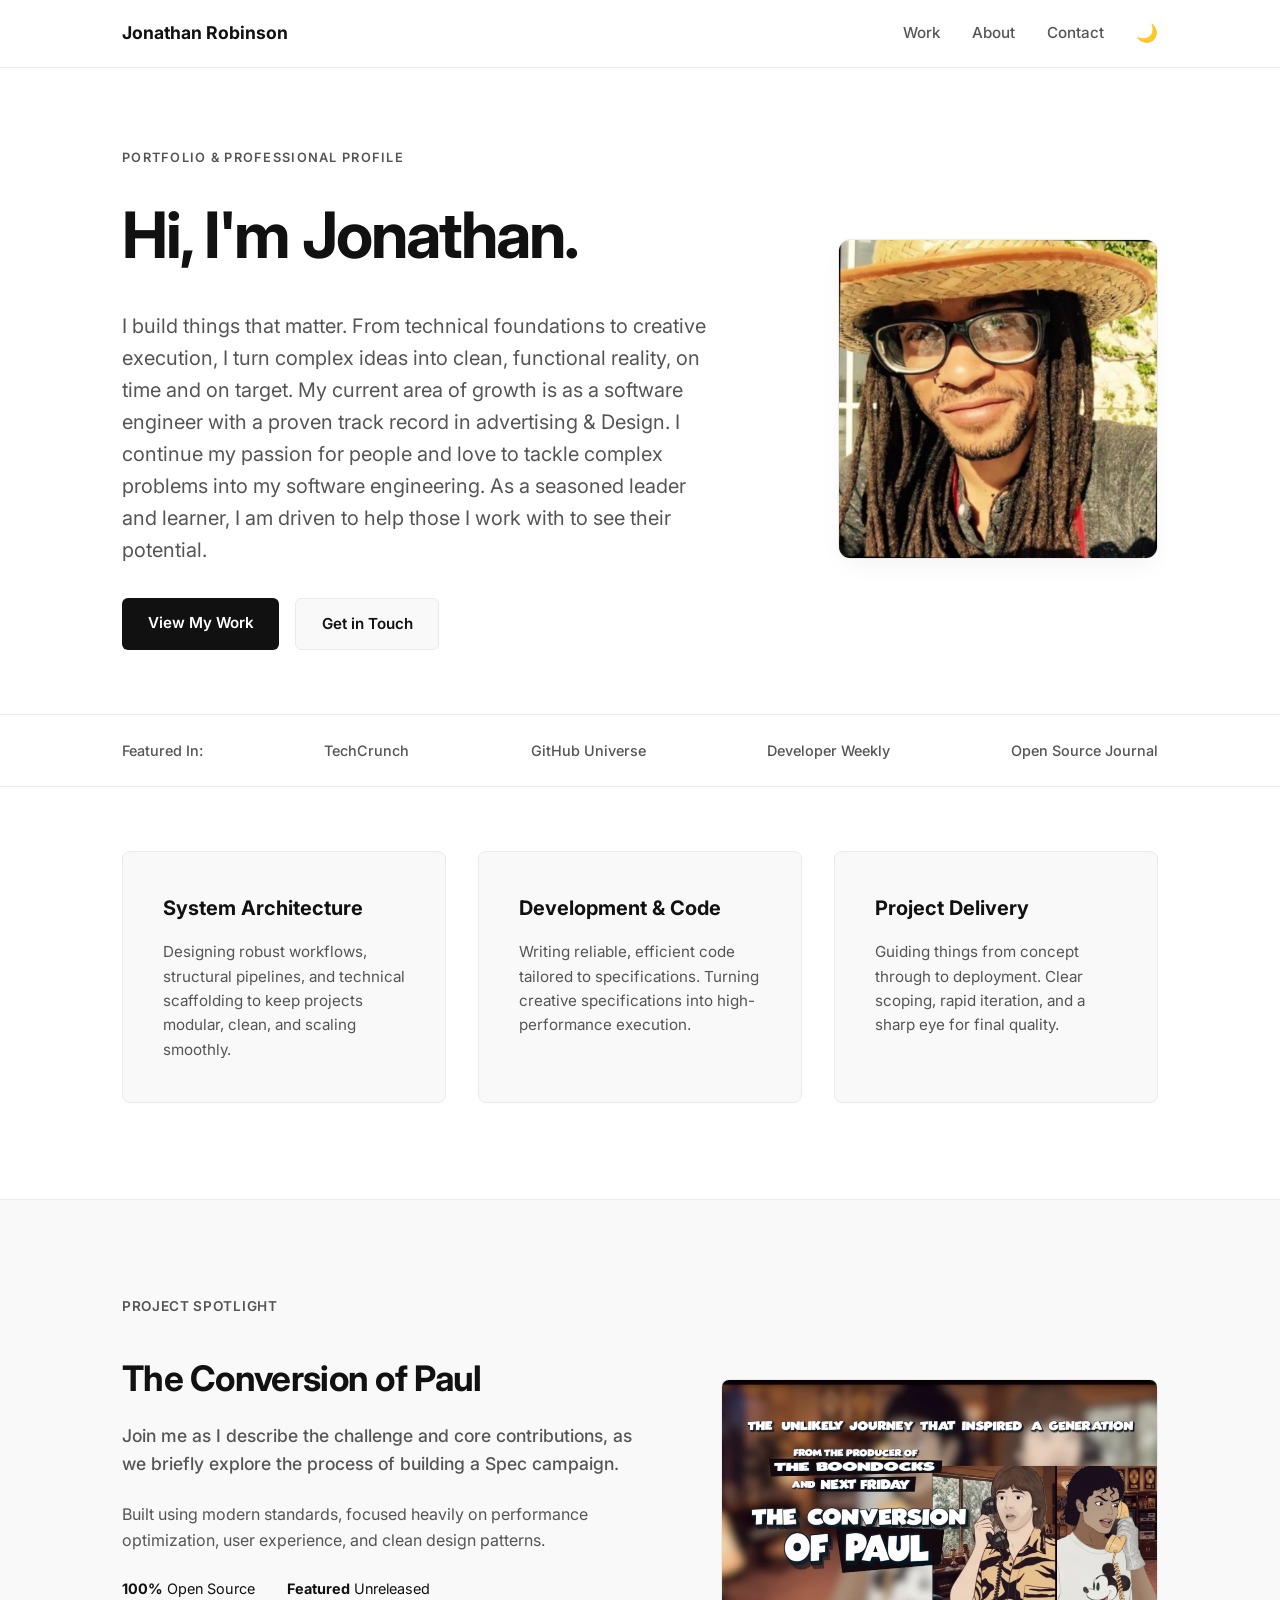
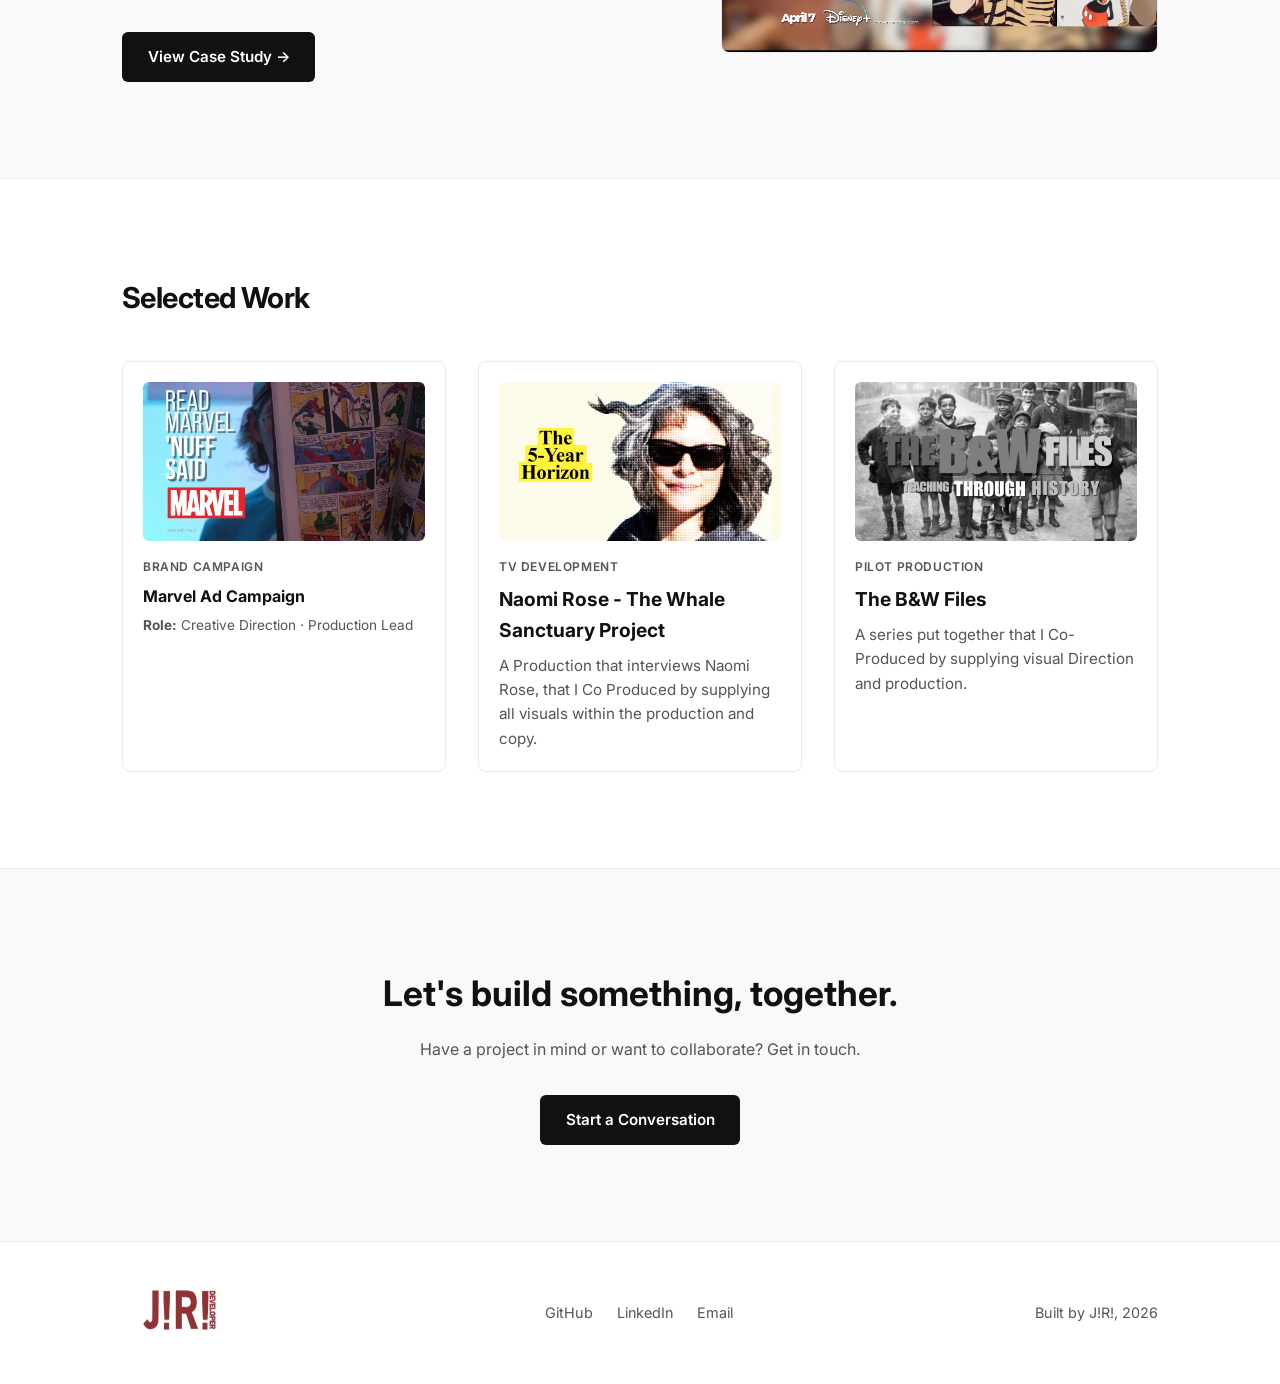
==== index.html @ 3eb45879 "Update index.html" ====
<!DOCTYPE html>
<html lang="en">
<head>
    <meta charset="UTF-8">
    <meta name="viewport" content="width=device-width, initial-scale=1.0">
    <title>Jonathan Robinson — Portfolio</title>
    <link rel="icon" type="image/png" href="favicon.png">
    <link rel="stylesheet" href="style.css">
    <link rel="preconnect" href="https://fonts.googleapis.com">
    <link rel="preconnect" href="https://fonts.gstatic.com" crossorigin>
    <link href="https://fonts.googleapis.com/css2?family=Inter:wght@300;400;500;600;700&display=swap" rel="stylesheet">
</head>
<body>

    <!-- Header / Navigation -->
    <header class="site-header">
        <div class="container nav-container">
            <a href="#" class="logo">Jonathan Robinson</a>
            <nav class="nav-links">
                <a href="work.html">Work</a>
                <a href="#about">About</a>
                <a href="#contact" class="nav-cta">Contact</a>
                <button id="theme-toggle" aria-label="Toggle dark mode">🌙</button>
            </nav>
        </div>
    </header>

    <main>
        <!-- Hero Section -->
        <section class="hero">
            <div class="container hero-container">
                <div class="hero-text">
                    <span class="sub-headline">Portfolio & Professional Profile</span>
                    <h1>Hi, I'm Jonathan.</h1>
                    <p class="hero-description">
                        I build things that matter. From technical foundations to creative execution, I turn complex ideas into clean, functional reality, on time and on target. My current area of growth is as a software engineer with a proven track record in advertising & Design. I continue my passion for people and love to tackle complex problems into my software engineering. As a seasoned leader and learner, I am driven to help those I work with to see their potential.
                    </p>
                    <div class="hero-actions">
                        <a href="work.html" class="btn btn-primary">View My Work</a>
                        <a href="#contact" class="btn btn-secondary">Get in Touch</a>
                    </div>
                </div>

                <div class="hero-image">
                    <img src="profile.webp" alt="Jonathan Robinson" width="320" height="320">
                </div>
            </div>
        </section>

        <!-- Featured In Strip -->
        <section class="press-strip">
            <div class="container press-logos">
                <span>Featured In:</span>
                <span>TechCrunch</span>
                <span>GitHub Universe</span>
                <span>Developer Weekly</span>
                <span>Open Source Journal</span>
            </div>
        </section>

        <!-- Core Focus Areas -->
        <section class="services container">
            <div class="service-card">
                <h3>System Architecture</h3>
                <p>Designing robust workflows, structural pipelines, and technical scaffolding to keep projects modular, clean, and scaling smoothly.</p>
            </div>
            <div class="service-card">
                <h3>Development & Code</h3>
                <p>Writing reliable, efficient code tailored to specifications. Turning creative specifications into high-performance execution.</p>
            </div>
            <div class="service-card">
                <h3>Project Delivery</h3>
                <p>Guiding things from concept through to deployment. Clear scoping, rapid iteration, and a sharp eye for final quality.</p>
            </div>
        </section>

        <!-- Project Spotlight -->
        <section id="work" class="spotlight-section">
            <div class="container">
                <div class="section-tag">Project Spotlight</div>
                <div class="spotlight-grid">
                    <div class="spotlight-content">
                        <h2>The Conversion of Paul</h2>
                        <p class="spotlight-lead">
                            Join me as I describe the challenge and core contributions, as we briefly explore the process of building a Spec campaign.
                        </p>
                        <p>
                            Built using modern standards, focused heavily on performance optimization, user experience, and clean design patterns.
                        </p>
                        <div class="spotlight-stats">
                            <div><strong>100%</strong> Open Source</div>
                            <div><strong>Featured</strong> Unreleased</div>
                        </div>
                        <a href="https://github.com" target="_blank" class="btn btn-primary">View Case Study &rarr;</a>
                    </div>
                    <div class="spotlight-visual">
    <a href="work/conversion-of-paul.html" title="View The Conversion of Paul case study">
        <img src="1.conversion-of-paul-hero.webp" alt="The Conversion of Paul Preview" class="spotlight-img" width="600" height="375">
    </a>
</div>
                </div>
            </div>
        </section>

        <!-- Selected Work Grid -->
<section class="selected-work container">
    <h3>Selected Work</h3>
    <div class="work-grid">
        
        <!-- Card 1 -->
        <div class="work-item-scroll">
    <a href="work/marvelad.html" class="work-thumb-link">
        <img src="1-1.marvel Hero.webp" alt="Marvel Campaign" class="work-thumb-img" width="400" height="225">
    </a>
    <span class="work-category">Brand Campaign</span>
    <h4><a href="work/marvelad.html">Marvel Ad Campaign</a></h4>
    <p><strong>Role:</strong> Creative Direction · Production Lead</p>
</div>

        <!-- Card 2 -->
        <div class="work-item">
            <a href="work/project-two.html" class="work-thumb-link">
                <img src="hero 5 year horizon.webp" alt="Project Two Preview" class="work-thumb-img" width="400" height="225">
            </a>
            <span class="work-category">TV Development</span>
            <h4><a href="work/project-two.html">Naomi Rose - The Whale Sanctuary Project</a></h4>
            <p>A Production that interviews Naomi Rose, that I Co Produced by supplying all visuals within the production and copy.</p>
        </div>

        <!-- Card 3 -->
        <div class="work-item">
            <a href="work/project-three.html" class="work-thumb-link">
                <img src="hero the b&wfiles.webp" alt="Project Three Preview" class="work-thumb-img" width="400" height="225">
            </a>
            <span class="work-category">Pilot Production</span>
            <h4><a href="work/project-three.html">The B&W Files</a></h4>
            <p>A series put together that I Co-Produced by supplying visual Direction and production.</p>
        </div>

    </div>
</section>

        <!-- Contact Section -->
        <section id="contact" class="contact-section">
            <div class="container text-center">
                <h2>Let's build something, together.</h2>
                <p>Have a project in mind or want to collaborate? Get in touch.</p>
                <a href="mailto:jonathan.robinson33@yahoo.com" class="btn btn-primary">Start a Conversation</a>
            </div>
        </section>
    </main>

    <!-- Footer -->
<footer class="site-footer">
    <div class="container footer-flex">
        <!-- Logo replacement linked back to top/home -->
        <a href="#" class="footer-logo-link" title="Back to top">
            <img src="logo_front_JRR.webp" alt="Jonathan Robinson Logo" class="footer-logo-img" width="120" height="40">
        </a>
        <div class="social-links">
            <a href="https://github.com" target="_blank">GitHub</a>
            
<a href="https://www.linkedin.com/in/jonathan-robinson-a036a957/" target="_blank" rel="noopener noreferrer">LinkedIn</a>

            <a href="mailto:jonathan.robinson33@yahoo.com">Email</a>
        </div>
        <p class="copyright">Built by J!R!, 2026</p>
    </div>
</footer>

    <script>
        const toggleBtn = document.getElementById('theme-toggle');
        toggleBtn.addEventListener('click', () => {
            document.body.classList.toggle('dark-mode');
            toggleBtn.textContent = document.body.classList.contains('dark-mode') ? '☀️' : '🌙';
        });
    </script>
</body>
</html>
---- style.css ----
:root {
    --bg-color: #ffffff;
    --text-primary: #111111;
    --text-secondary: #555555;
    --accent-color: #000000;
    --card-bg: #f9f9f9;
    --border-color: #eaeaea;
    --max-width: 1100px;
}

body.dark-mode {
    --bg-color: #0f1115;
    --text-primary: #f0f2f5;
    --text-secondary: #9aa0a6;
    --accent-color: #ffffff;
    --card-bg: #181b22;
    --border-color: #2d3139;
}

* {
    box-sizing: border-box;
    margin: 0;
    padding: 0;
}

body {
    font-family: 'Inter', sans-serif, -apple-system, sans-serif;
    background-color: var(--bg-color);
    color: var(--text-primary);
    line-height: 1.6;
    transition: background 0.3s ease, color 0.3s ease;
}

.container {
    max-width: var(--max-width);
    margin: 0 auto;
    padding: 0 2rem;
}

/* Header */
.site-header {
    position: sticky;
    top: 0;
    background: var(--bg-color);
    border-bottom: 1px solid var(--border-color);
    z-index: 100;
    padding: 1.2rem 0;
}

.nav-container {
    display: flex;
    justify-content: space-between;
    align-items: center;
}

.logo {
    font-weight: 700;
    font-size: 1.1rem;
    color: var(--text-primary);
    text-decoration: none;
}

.nav-links {
    display: flex;
    align-items: center;
    gap: 2rem;
}

.nav-links a {
    text-decoration: none;
    color: var(--text-secondary);
    font-weight: 500;
    font-size: 0.95rem;
    transition: color 0.2s;
}

.nav-links a:hover {
    color: var(--text-primary);
}

#theme-toggle {
    background: none;
    border: none;
    cursor: pointer;
    font-size: 1.1rem;
}

/* Hero Section with Headshot */
.hero {
    padding: 5rem 0 4rem 0;
}

.hero-container {
    display: flex;
    align-items: center;
    justify-content: space-between;
    gap: 3rem;
}

.hero-text {
    flex: 1.2;
}

.sub-headline {
    text-transform: uppercase;
    font-size: 0.8rem;
    letter-spacing: 0.1em;
    font-weight: 600;
    color: var(--text-secondary);
    display: block;
    margin-bottom: 1rem;
}

.hero h1 {
    font-size: clamp(2.5rem, 5vw, 4rem);
    font-weight: 700;
    letter-spacing: -0.03em;
    margin-bottom: 1.5rem;
}

.hero-description {
    font-size: 1.25rem;
    color: var(--text-secondary);
    max-width: 650px;
    margin-bottom: 2rem;
}

.hero-actions {
    display: flex;
    gap: 1rem;
}

.hero-image {
    flex: 0.8;
    display: flex;
    justify-content: flex-end;
}

.hero-image img {
    width: 100%;
    max-width: 320px;
    height: auto;
    aspect-ratio: 1 / 1;
    object-fit: cover;
    border-radius: 12px;
    border: 1px solid var(--border-color);
    box-shadow: 0 10px 25px -5px rgba(0, 0, 0, 0.05);
}

/* Buttons */
.btn {
    display: inline-block;
    padding: 0.8rem 1.6rem;
    border-radius: 6px;
    font-weight: 600;
    text-decoration: none;
    font-size: 0.95rem;
    transition: opacity 0.2s;
}

.btn-primary {
    background: var(--text-primary);
    color: var(--bg-color);
}

.btn-secondary {
    background: var(--card-bg);
    color: var(--text-primary);
    border: 1px solid var(--border-color);
}

.btn:hover {
    opacity: 0.85;
}

/* Press Strip */
.press-strip {
    border-top: 1px solid var(--border-color);
    border-bottom: 1px solid var(--border-color);
    padding: 1.5rem 0;
    margin-bottom: 4rem;
}

.press-logos {
    display: flex;
    justify-content: space-between;
    align-items: center;
    color: var(--text-secondary);
    font-size: 0.9rem;
    font-weight: 500;
    flex-wrap: wrap;
    gap: 1rem;
}

/* Services */
.services {
    display: grid;
    grid-template-columns: repeat(auto-fit, minmax(300px, 1fr));
    gap: 2rem;
    margin-bottom: 6rem;
}

.service-card {
    background: var(--card-bg);
    border: 1px solid var(--border-color);
    padding: 2.5rem;
    border-radius: 8px;
}

.service-card h3 {
    font-size: 1.25rem;
    margin-bottom: 1rem;
}

.service-card p {
    color: var(--text-secondary);
    font-size: 0.95rem;
}

/* Spotlight Section */
.spotlight-section {
    background: var(--card-bg);
    border-top: 1px solid var(--border-color);
    border-bottom: 1px solid var(--border-color);
    padding: 6rem 0;
    margin-bottom: 6rem;
}

.section-tag {
    font-size: 0.85rem;
    font-weight: 600;
    text-transform: uppercase;
    letter-spacing: 0.05em;
    color: var(--text-secondary);
    margin-bottom: 2rem;
}

.spotlight-grid {
    display: grid;
    grid-template-columns: 1.1fr 0.9fr;
    gap: 4rem;
    align-items: center;
}

.spotlight-content h2 {
    font-size: 2.2rem;
    margin-bottom: 1rem;
    letter-spacing: -0.02em;
}

.spotlight-lead {
    font-size: 1.1rem;
    font-weight: 500;
    margin-bottom: 1rem;
}

.spotlight-content p {
    color: var(--text-secondary);
    margin-bottom: 1.5rem;
}

.spotlight-stats {
    display: flex;
    gap: 2rem;
    margin-bottom: 2rem;
    font-size: 0.9rem;
}

.visual-placeholder {
    width: 100%;
    aspect-ratio: 16/10;
    background: var(--border-color);
    border-radius: 8px;
    display: flex;
    align-items: center;
    justify-content: center;
    color: var(--text-secondary);
    font-size: 0.9rem;
}

/* Selected Work */
.selected-work h3 {
    font-size: 1.8rem;
    margin-bottom: 2.5rem;
    letter-spacing: -0.02em;
}

.work-grid {
    display: grid;
    grid-template-columns: repeat(auto-fit, minmax(320px, 1fr));
    gap: 2rem;
    margin-bottom: 6rem;
}

.work-item {
    border: 1px solid var(--border-color);
    border-radius: 8px;
    padding: 1.5rem;
    background: var(--bg-color);
}

.work-thumb {
    width: 100%;
    aspect-ratio: 16/9;
    background: var(--card-bg);
    border-radius: 6px;
    margin-bottom: 1.2rem;
}

.work-category {
    font-size: 0.75rem;
    text-transform: uppercase;
    letter-spacing: 0.05em;
    font-weight: 600;
    color: var(--text-secondary);
    display: block;
    margin-bottom: 0.5rem;
}

.work-item h4 {
    font-size: 1.2rem;
    margin-bottom: 0.5rem;
}

.work-item p {
    color: var(--text-secondary);
    font-size: 0.95rem;
}

/* About Section */
.about-section {
    padding: 4rem 0 6rem 0;
    border-top: 1px solid var(--border-color);
}

.about-grid {
    display: grid;
    grid-template-columns: 1.2fr 0.8fr;
    gap: 4rem;
}

.about-grid h2 {
    font-size: 2rem;
    margin-bottom: 1.5rem;
}

.about-grid p {
    color: var(--text-secondary);
    margin-bottom: 1.2rem;
}

.about-card {
    background: var(--card-bg);
    border: 1px solid var(--border-color);
    padding: 2rem;
    border-radius: 8px;
}

.about-card h4 {
    margin-bottom: 1rem;
    font-size: 1.1rem;
}

.skills-list {
    list-style: none;
}

.skills-list li {
    padding: 0.5rem 0;
    border-bottom: 1px solid var(--border-color);
    color: var(--text-secondary);
    font-size: 0.95rem;
}

.skills-list li:last-child {
    border-bottom: none;
}

/* Contact Section */
.contact-section {
    background: var(--card-bg);
    border-top: 1px solid var(--border-color);
    padding: 6rem 0;
}

.text-center {
    text-align: center;
}

.contact-section h2 {
    font-size: 2.2rem;
    margin-bottom: 1rem;
}

.contact-section p {
    color: var(--text-secondary);
    margin-bottom: 2rem;
}

/* Footer */
.site-footer {
    border-top: 1px solid var(--border-color);
    padding: 3rem 0;
}

.footer-flex {
    display: flex;
    justify-content: space-between;
    align-items: center;
    color: var(--text-secondary);
    font-size: 0.9rem;
    flex-wrap: wrap;
    gap: 1rem;
}

.social-links {
    display: flex;
    gap: 1.5rem;
}

.social-links a {
    color: var(--text-secondary);
    text-decoration: none;
}

.social-links a:hover {
    color: var(--text-primary);
}

/* Mobile Responsiveness */
@media (max-width: 768px) {
    .hero-container {
        flex-direction: column-reverse;
        gap: 2rem;
    }
    .hero-image {
        justify-content: flex-start;
    }
    .hero-image img {
        max-width: 220px;
    }
    .spotlight-grid, .about-grid {
        grid-template-columns: 1fr;
        gap: 2rem;
    }
}
/* Project Spotlight Image Styling */
.spotlight-visual a {
    display: block;
    overflow: hidden;
    border-radius: 8px;
    border: 1px solid var(--border-color);
    transition: transform 0.2s ease, border-color 0.2s ease;
}

.spotlight-visual a:hover {
    transform: translateY(-2px);
    border-color: var(--text-secondary);
}

.spotlight-img {
    width: 100%;
    height: auto;
    aspect-ratio: 16 / 10;
    object-fit: cover;
    display: block;
}
/* Work Grid Item Styling */
.work-item {
    border: 1px solid var(--border-color);
    border-radius: 8px;
    padding: 1.25rem;
    background: var(--bg-color);
    transition: transform 0.2s ease, border-color 0.2s ease;
}

.work-item:hover {
    border-color: var(--text-secondary);
}

/* Image Thumbnail Link Wrapper */
.work-thumb-link {
    display: block;
    overflow: hidden;
    border-radius: 6px;
    margin-bottom: 1rem;
}

/* Thumbnail Image Display */
.work-thumb-img {
    width: 100%;
    height: auto;
    aspect-ratio: 16 / 9;
    object-fit: cover;
    display: block;
    transition: transform 0.3s ease;
}

.work-item:hover .work-thumb-img {
    transform: scale(1.03); /* Subtle zoom effect on hover */
}

/* Typography & Links */
.work-item h4 a {
    color: var(--text-primary);
    text-decoration: none;
}

.work-item h4 a:hover {
    text-decoration: underline;
}
/* Work Page Specific Styles */
.work-page-main {
    padding: 4rem 0 6rem 0;
}

.work-header {
    margin-bottom: 3.5rem;
}

.work-header h1 {
    font-size: clamp(2.2rem, 4vw, 3.2rem);
    letter-spacing: -0.03em;
    margin-bottom: 0.8rem;
}

.work-header p {
    font-size: 1.15rem;
    color: var(--text-secondary);
    max-width: 600px;
}

.work-spotlight-card {
    background: var(--card-bg);
    border: 1px solid var(--border-color);
    border-radius: 12px;
    overflow: hidden;
    display: grid;
    grid-template-columns: 1.3fr 0.9fr;
    gap: 3rem;
    align-items: center;
    padding: 2.5rem;
    margin-bottom: 4rem;
}

.spotlight-feature-img {
    width: 100%;
    height: auto;
    aspect-ratio: 16 / 10;
    object-fit: cover;
    border-radius: 8px;
    display: block;
}

.work-spotlight-info h2 {
    font-size: 1.8rem;
    margin: 0.6rem 0 1rem 0;
    letter-spacing: -0.02em;
}

.work-spotlight-info p {
    color: var(--text-secondary);
    margin-bottom: 1.5rem;
    font-size: 1rem;
}

.work-category-section {
    margin-bottom: 4rem;
}

.category-title {
    font-size: 1.4rem;
    letter-spacing: -0.02em;
    margin-bottom: 1.8rem;
    padding-bottom: 0.6rem;
    border-bottom: 1px solid var(--border-color);
}

@media (max-width: 768px) {
    .work-spotlight-card {
        grid-template-columns: 1fr;
        padding: 1.5rem;
        gap: 1.5rem;
    }
}
/* Category Header Layout */
.category-header-wrap {
    display: flex;
    justify-content: space-between;
    align-items: center;
    border-bottom: 1px solid var(--border-color);
    margin-bottom: 1.8rem;
    padding-bottom: 0.6rem;
}

.category-title {
    font-size: 1.4rem;
    letter-spacing: -0.02em;
    margin: 0;
    border-bottom: none;
    padding-bottom: 0;
}

.category-count {
    font-size: 0.9rem;
    color: var(--text-secondary);
    font-weight: 500;
}

/* Horizontal Scroll Container Track */
.scrollable-work-track {
    display: grid;
    grid-auto-flow: column;
    grid-auto-columns: calc(25% - 1.125rem); /* Exactly fits ~4 items in view */
    gap: 1.5rem;
    overflow-x: auto;
    padding-bottom: 1.5rem;
    scrollbar-width: thin;
    scrollbar-color: var(--border-color) transparent;
}

/* Individual Card Sizing inside Horizontal Track */
.work-item-scroll {
    border: 1px solid var(--border-color);
    border-radius: 8px;
    padding: 1.25rem;
    background: var(--bg-color);
    transition: transform 0.2s ease, border-color 0.2s ease;
}

.work-item-scroll:hover {
    border-color: var(--text-secondary);
}

.work-item-scroll h4 a {
    color: var(--text-primary);
    text-decoration: none;
}

.work-item-scroll h4 a:hover {
    text-decoration: underline;
}

.work-item-scroll p {
    color: var(--text-secondary);
    font-size: 0.85rem;
    margin-top: 0.3rem;
}

/* Responsive adjustment for tablets and mobile */
@media (max-width: 1024px) {
    .scrollable-work-track {
        grid-auto-columns: calc(45% - 1rem); /* 2 items visible */
    }
}

@media (max-width: 640px) {
    .scrollable-work-track {
        grid-auto-columns: calc(85% - 1rem); /* 1 item visible with peek */
    }
}
/* ==========================================================================
   Case Study Pages Styling
   ========================================================================== */

.case-study-main {
    padding-top: 2.5rem;
}

.back-link {
    display: inline-block;
    color: var(--text-secondary);
    text-decoration: none;
    font-size: 0.9rem;
    font-weight: 500;
    margin-bottom: 2rem;
    transition: color 0.2s;
}

.back-link:hover {
    color: var(--text-primary);
}

.case-hero {
    margin-bottom: 3rem;
}

.case-hero h1 {
    font-size: clamp(2.5rem, 5vw, 3.8rem);
    letter-spacing: -0.03em;
    margin-bottom: 1rem;
}

.case-hero h1 em {
    font-style: italic;
    font-weight: 300;
}

.case-hero-lead {
    font-size: 1.25rem;
    color: var(--text-secondary);
    max-width: 750px;
    margin-bottom: 1.5rem;
}

.role-tags {
    display: flex;
    gap: 0.75rem;
    flex-wrap: wrap;
}

.role-badge {
    background: var(--card-bg);
    border: 1px solid var(--border-color);
    padding: 0.4rem 0.9rem;
    border-radius: 20px;
    font-size: 0.85rem;
    font-weight: 500;
    color: var(--text-secondary);
}

/* Media Frame Containers for Images */
.case-media-frame {
    border-radius: 12px;
    overflow: hidden;
    border: 1px solid var(--border-color);
    background: var(--card-bg);
}

.case-media-frame img {
    width: 100%;
    height: auto;
    display: block;
    object-fit: cover;
}

.case-banner-section {
    margin-bottom: 5rem;
}

/* Two-Column Copy Split */
.case-body-section {
    margin-bottom: 5rem;
}

.case-grid-split {
    display: grid;
    grid-template-columns: 1.3fr 0.7fr;
    gap: 4rem;
    align-items: start;
}

.case-copy h2 {
    font-size: 2rem;
    letter-spacing: -0.02em;
    margin-bottom: 1.2rem;
}

.case-copy h2 em {
    font-style: italic;
    font-weight: 300;
}

.case-copy p {
    color: var(--text-secondary);
    font-size: 1.05rem;
    margin-bottom: 1.2rem;
}

.case-sidebar-card {
    background: var(--card-bg);
    border: 1px solid var(--border-color);
    padding: 2rem;
    border-radius: 10px;
}

.case-sidebar-card h3 {
    font-size: 1.15rem;
    margin-bottom: 1rem;
}

.deliverables-list {
    list-style: none;
}

.deliverables-list li {
    padding: 0.6rem 0;
    border-bottom: 1px solid var(--border-color);
    color: var(--text-secondary);
    font-size: 0.95rem;
}

.deliverables-list li:last-child {
    border-bottom: none;
}

/* 4-Beats Image Grid */
.case-gallery-section {
    margin-bottom: 5rem;
}

.case-gallery-section h2 {
    font-size: 2rem;
    letter-spacing: -0.02em;
    margin-bottom: 0.4rem;
}

.section-subtext {
    color: var(--text-secondary);
    margin-bottom: 2.5rem;
}

.case-beats-grid {
    display: grid;
    grid-template-columns: repeat(auto-fit, minmax(260px, 1fr));
    gap: 2rem;
}

.beat-card h3 {
    font-size: 1.15rem;
    margin: 1rem 0 0.4rem 0;
}

.beat-card p {
    color: var(--text-secondary);
    font-size: 0.9rem;
}

/* Stats Strip */
.case-stats-section {
    background: var(--card-bg);
    border-top: 1px solid var(--border-color);
    border-bottom: 1px solid var(--border-color);
    padding: 4rem 0;
    margin-bottom: 5rem;
}

.stats-grid {
    display: grid;
    grid-template-columns: repeat(auto-fit, minmax(200px, 1fr));
    gap: 2rem;
    text-align: center;
}

.stat-number {
    display: block;
    font-size: 2.8rem;
    font-weight: 700;
    letter-spacing: -0.03em;
    color: var(--text-primary);
}

.stat-label {
    font-size: 0.9rem;
    color: var(--text-secondary);
    text-transform: uppercase;
    letter-spacing: 0.05em;
    font-weight: 600;
}

/* Large Showcase Banners */
.case-showcase-section {
    margin-bottom: 5rem;
}

.case-showcase-section h2 {
    font-size: 2rem;
    margin-bottom: 2rem;
}

.showcase-margin {
    margin-bottom: 2rem;
}

/* Next Case Section */
.next-case-section {
    margin-bottom: 6rem;
}

.next-case-box {
    background: var(--card-bg);
    border: 1px solid var(--border-color);
    padding: 3rem;
    border-radius: 12px;
    text-align: center;
}

.next-case-box h3 {
    font-size: 1.8rem;
    margin: 0.5rem 0 1.5rem 0;
}

@media (max-width: 768px) {
    .case-grid-split {
        grid-template-columns: 1fr;
        gap: 2rem;
    }
}
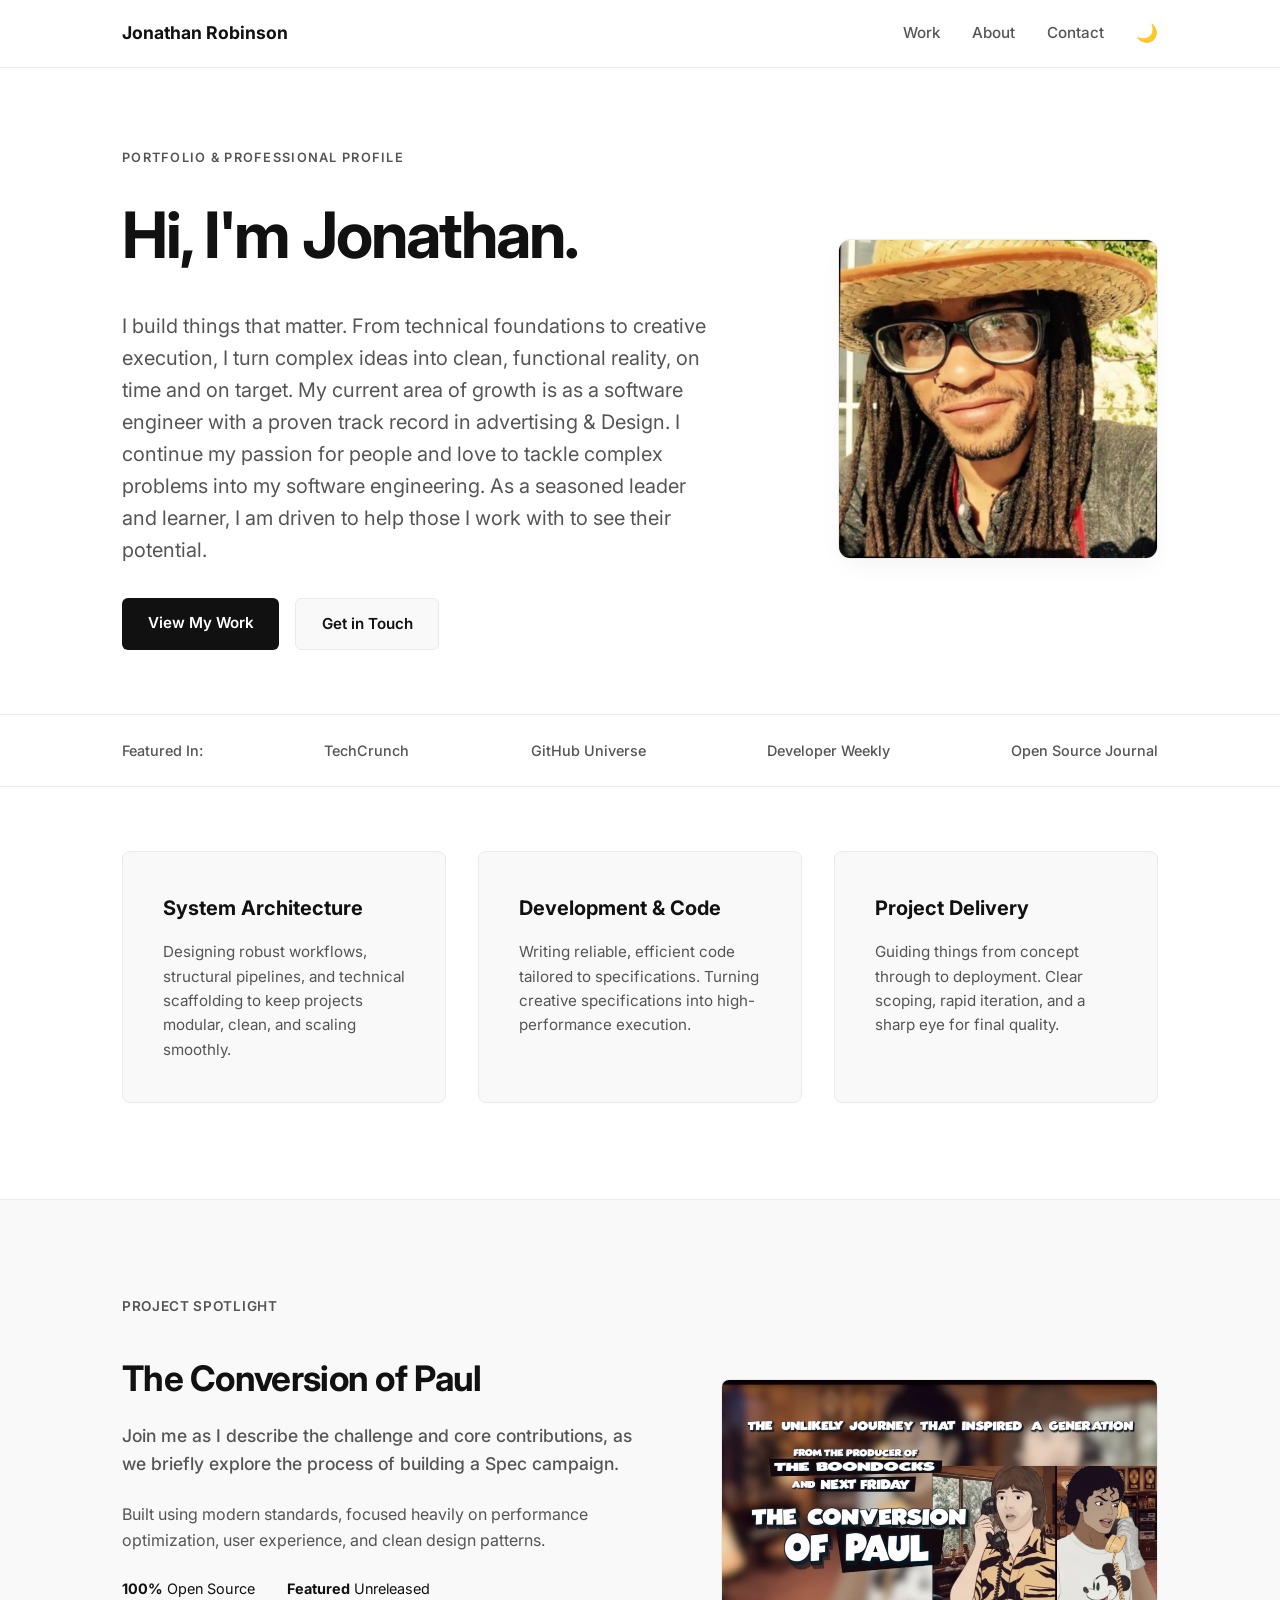
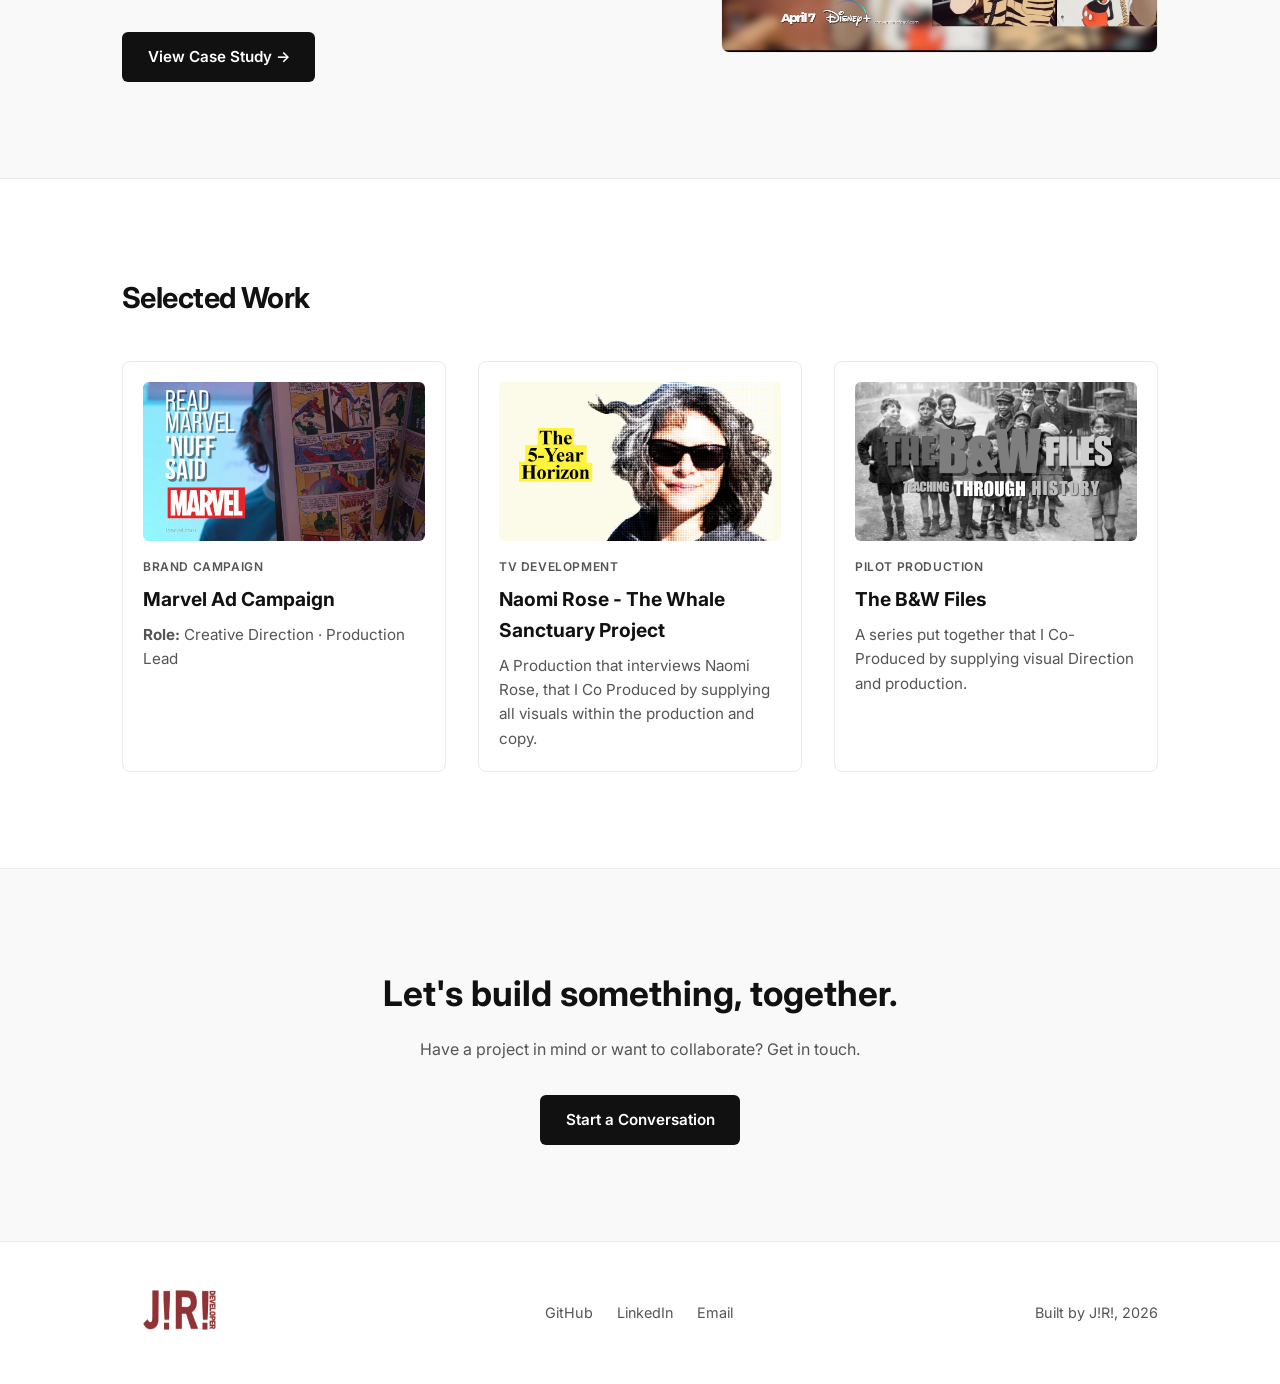
==== commit 1859b288: "Update index.html" ====
--- a/index.html
+++ b/index.html
@@ -102,43 +102,63 @@
             </div>
         </section>
 
-        <!-- Selected Work Grid -->
+        
+<!-- Selected Work Grid -->
 <section class="selected-work container">
     <h3>Selected Work</h3>
     <div class="work-grid">
-        
-        <!-- Card 1 -->
-        <div class="work-item-scroll">
-    <a href="work/marvelad.html" class="work-thumb-link">
-        <img src="1-1.marvel Hero.webp" alt="Marvel Campaign" class="work-thumb-img" width="400" height="225">
-    </a>
-    <span class="work-category">Brand Campaign</span>
-    <h4><a href="work/marvelad.html">Marvel Ad Campaign</a></h4>
-    <p><strong>Role:</strong> Creative Direction · Production Lead</p>
-</div>
 
-        <!-- Card 2 -->
+        <!-- Card 1: Marvel Ad Campaign -->
+        <div class="work-item">
+            <a href="work/marvelad.html" class="work-thumb-link">
+                <img src="1-1.marvel Hero.webp"
+                     alt="Marvel Campaign"
+                     class="work-thumb-img"
+                     width="400"
+                     height="225">
+            </a>
+            <span class="work-category">Brand Campaign</span>
+            <h4>
+                <a href="work/marvelad.html">Marvel Ad Campaign</a>
+            </h4>
+            <p><strong>Role:</strong> Creative Direction · Production Lead</p>
+        </div>
+
+        <!-- Card 2: Naomi Rose -->
         <div class="work-item">
             <a href="work/project-two.html" class="work-thumb-link">
-                <img src="hero 5 year horizon.webp" alt="Project Two Preview" class="work-thumb-img" width="400" height="225">
+                <img src="hero 5 year horizon.webp"
+                     alt="Project Two Preview"
+                     class="work-thumb-img"
+                     width="400"
+                     height="225">
             </a>
             <span class="work-category">TV Development</span>
-            <h4><a href="work/project-two.html">Naomi Rose - The Whale Sanctuary Project</a></h4>
+            <h4>
+                <a href="work/project-two.html">Naomi Rose - The Whale Sanctuary Project</a>
+            </h4>
             <p>A Production that interviews Naomi Rose, that I Co Produced by supplying all visuals within the production and copy.</p>
         </div>
 
-        <!-- Card 3 -->
+        <!-- Card 3: The B&W Files -->
         <div class="work-item">
             <a href="work/project-three.html" class="work-thumb-link">
-                <img src="hero the b&wfiles.webp" alt="Project Three Preview" class="work-thumb-img" width="400" height="225">
+                <img src="hero the b&wfiles.webp"
+                     alt="Project Three Preview"
+                     class="work-thumb-img"
+                     width="400"
+                     height="225">
             </a>
             <span class="work-category">Pilot Production</span>
-            <h4><a href="work/project-three.html">The B&W Files</a></h4>
+            <h4>
+                <a href="work/project-three.html">The B&W Files</a>
+            </h4>
             <p>A series put together that I Co-Produced by supplying visual Direction and production.</p>
         </div>
 
     </div>
 </section>
+
 
         <!-- Contact Section -->
         <section id="contact" class="contact-section">
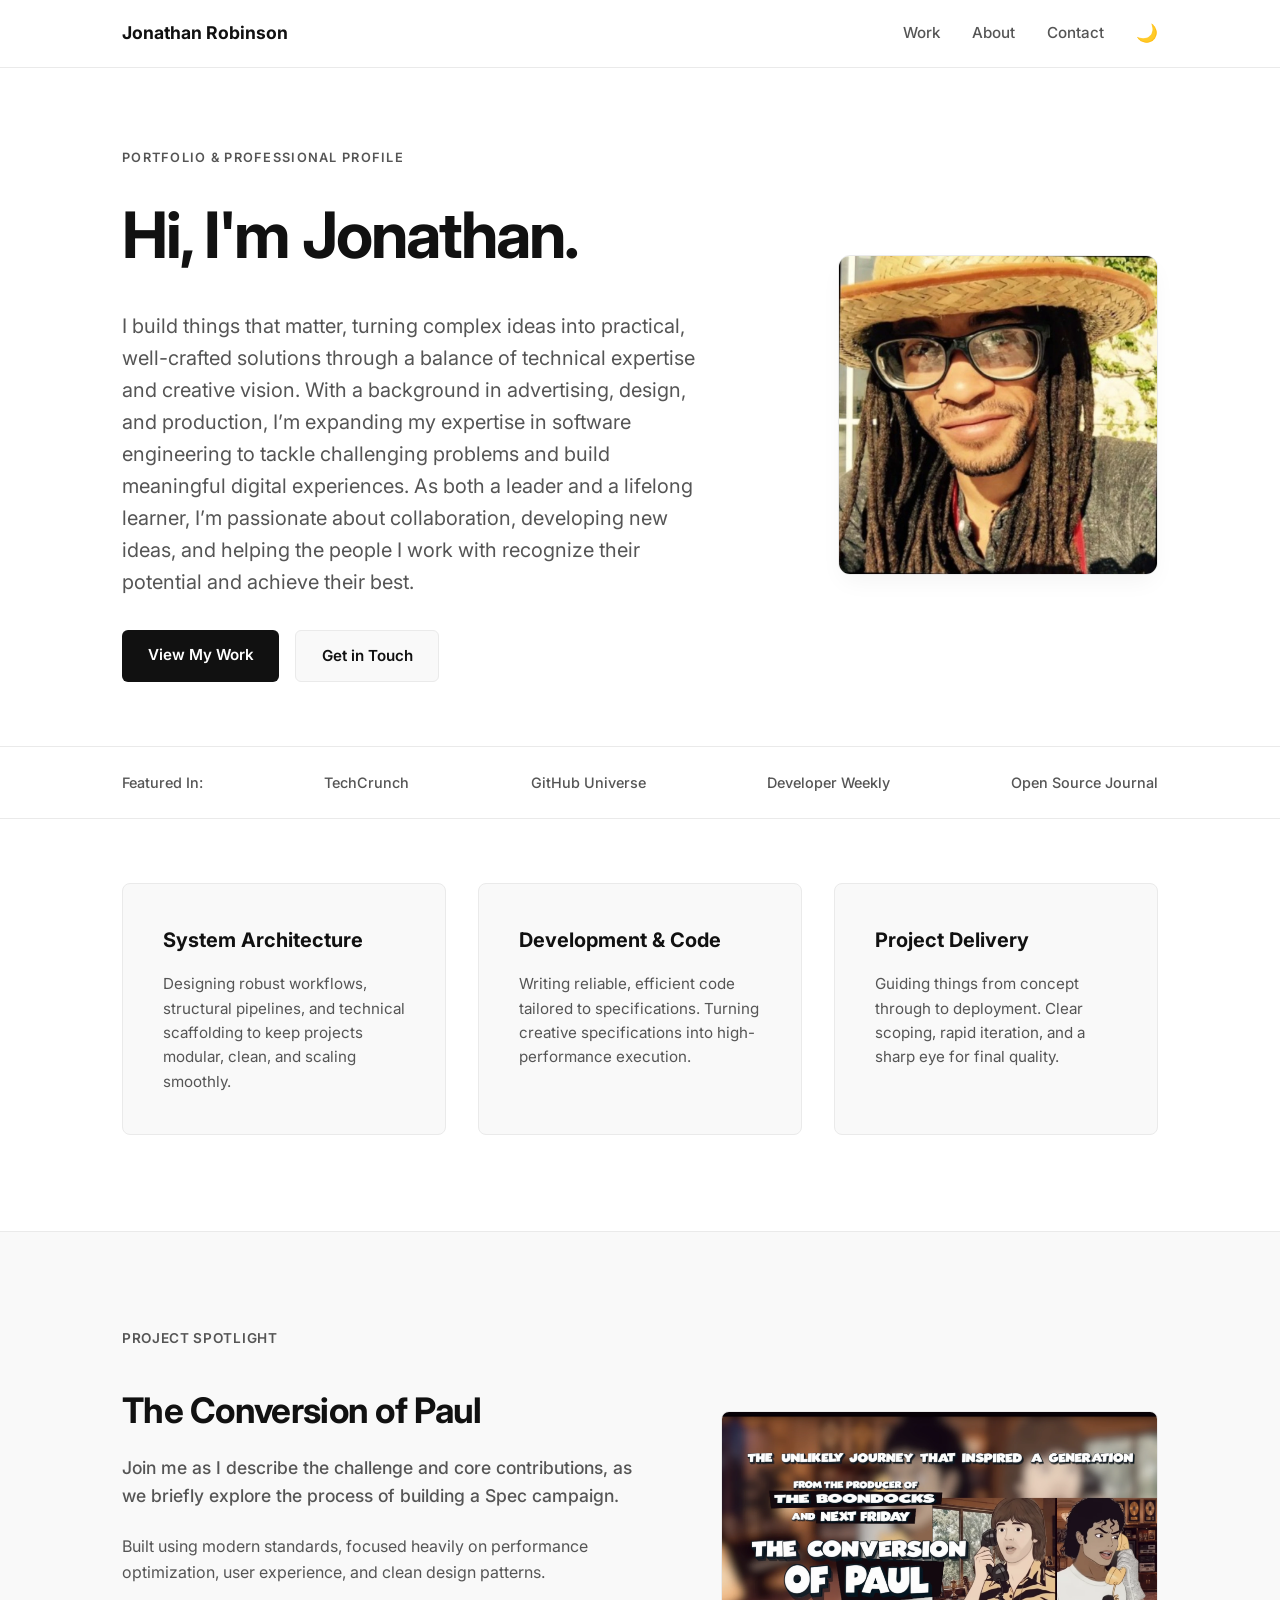
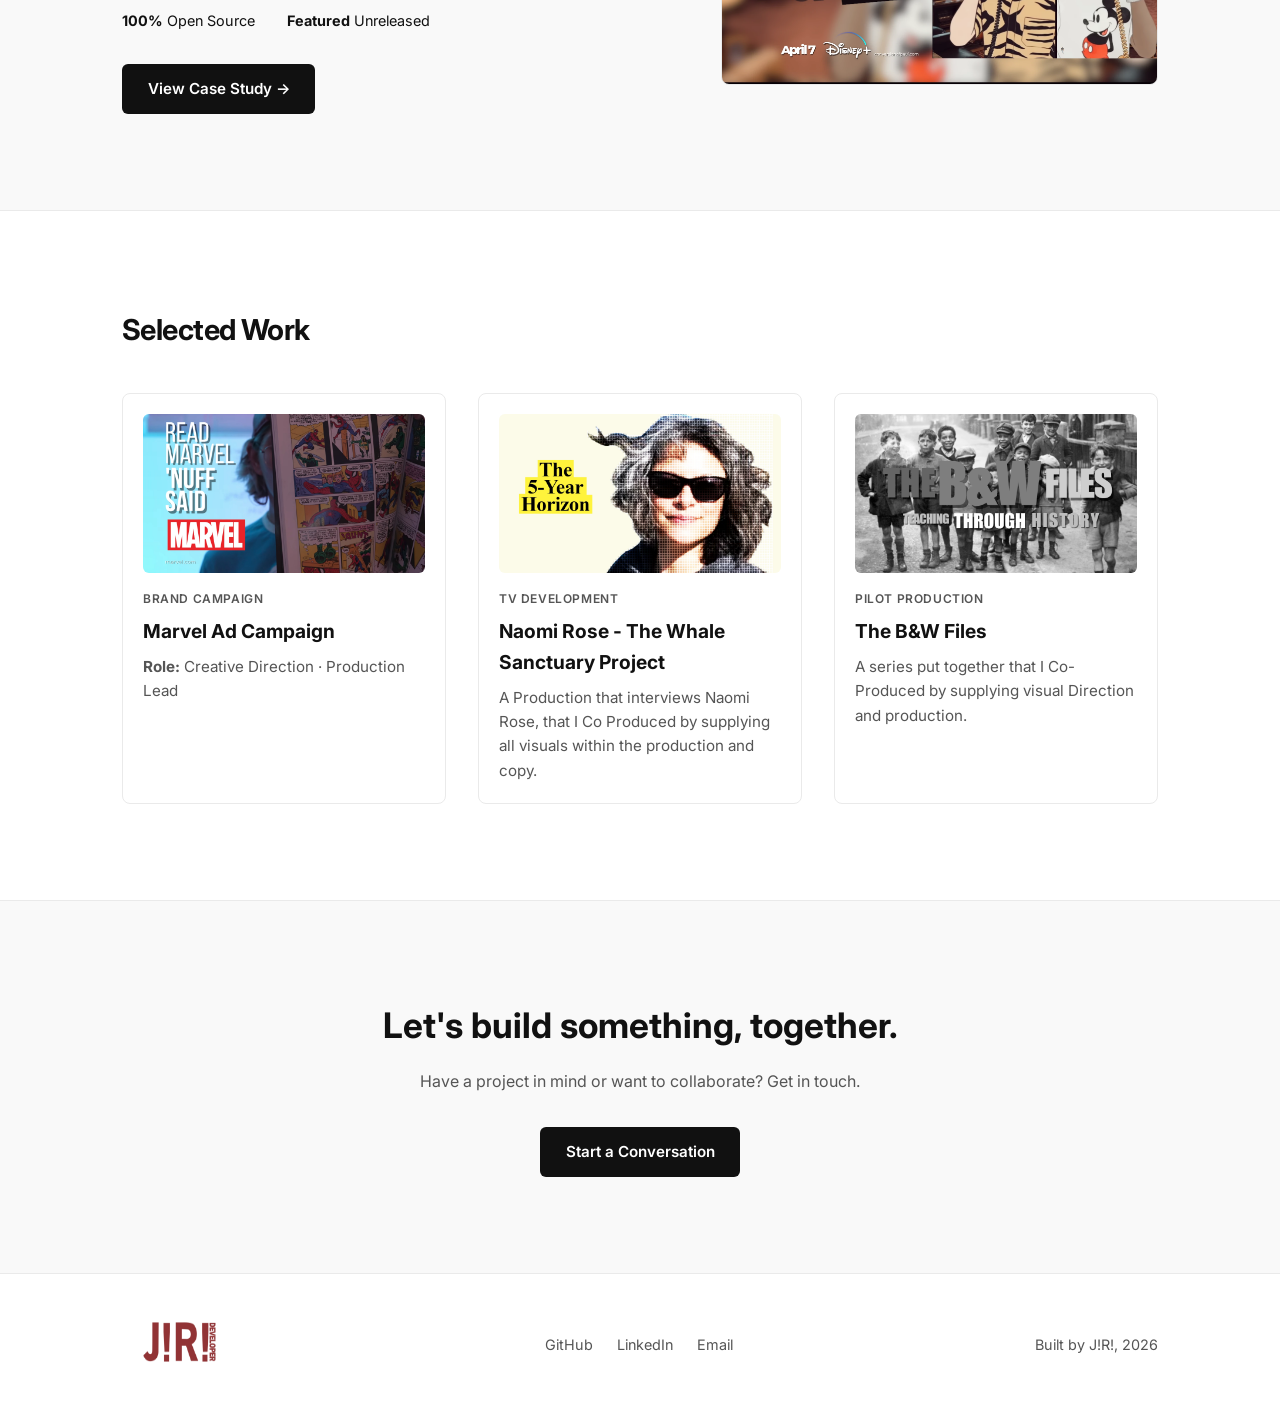
==== commit b294f885: "Update index.html" ====
--- a/index.html
+++ b/index.html
@@ -33,7 +33,7 @@
                     <span class="sub-headline">Portfolio & Professional Profile</span>
                     <h1>Hi, I'm Jonathan.</h1>
                     <p class="hero-description">
-                        I build things that matter. From technical foundations to creative execution, I turn complex ideas into clean, functional reality, on time and on target. My current area of growth is as a software engineer with a proven track record in advertising & Design. I continue my passion for people and love to tackle complex problems into my software engineering. As a seasoned leader and learner, I am driven to help those I work with to see their potential.
+                        I build things that matter, turning complex ideas into practical, well-crafted solutions through a balance of technical expertise and creative vision. With a background in advertising, design, and production, I’m expanding my expertise in software engineering to tackle challenging problems and build meaningful digital experiences. As both a leader and a lifelong learner, I’m passionate about collaboration, developing new ideas, and helping the people I work with recognize their potential and achieve their best.
                     </p>
                     <div class="hero-actions">
                         <a href="work.html" class="btn btn-primary">View My Work</a>
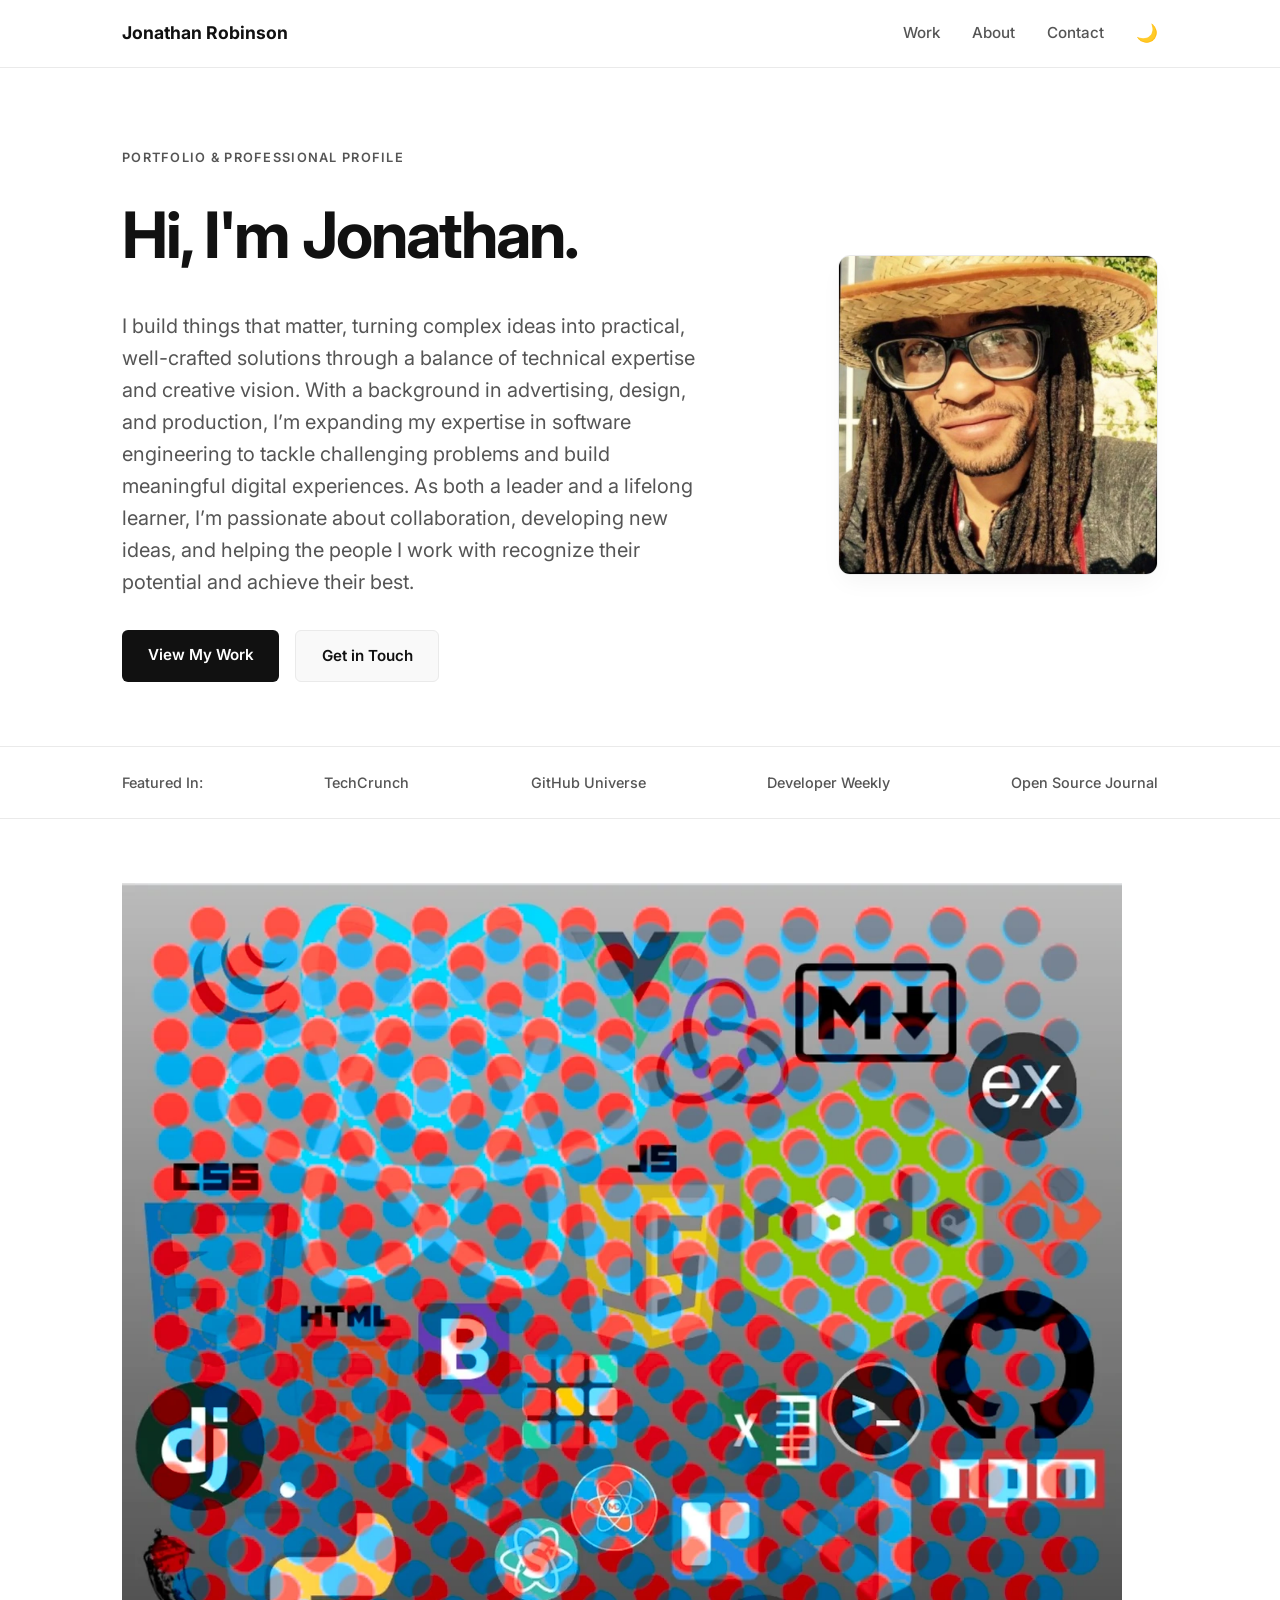
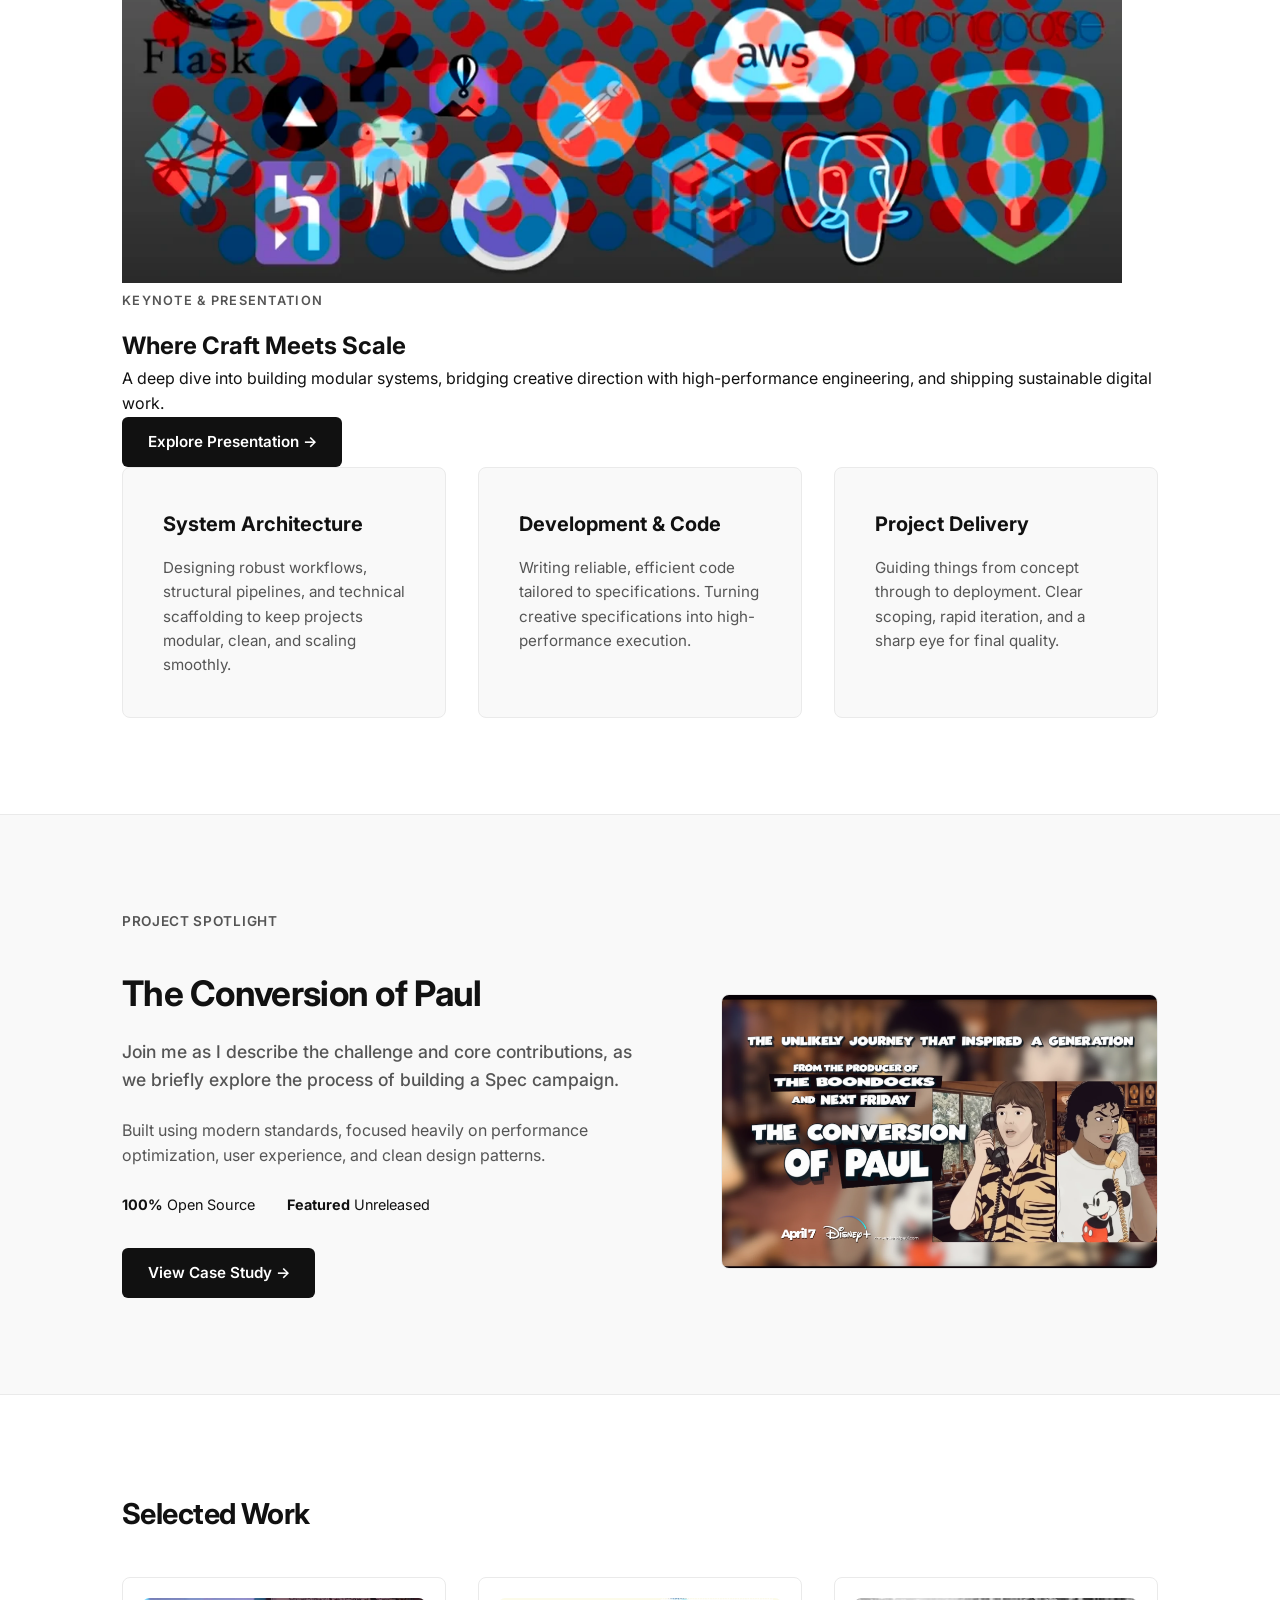
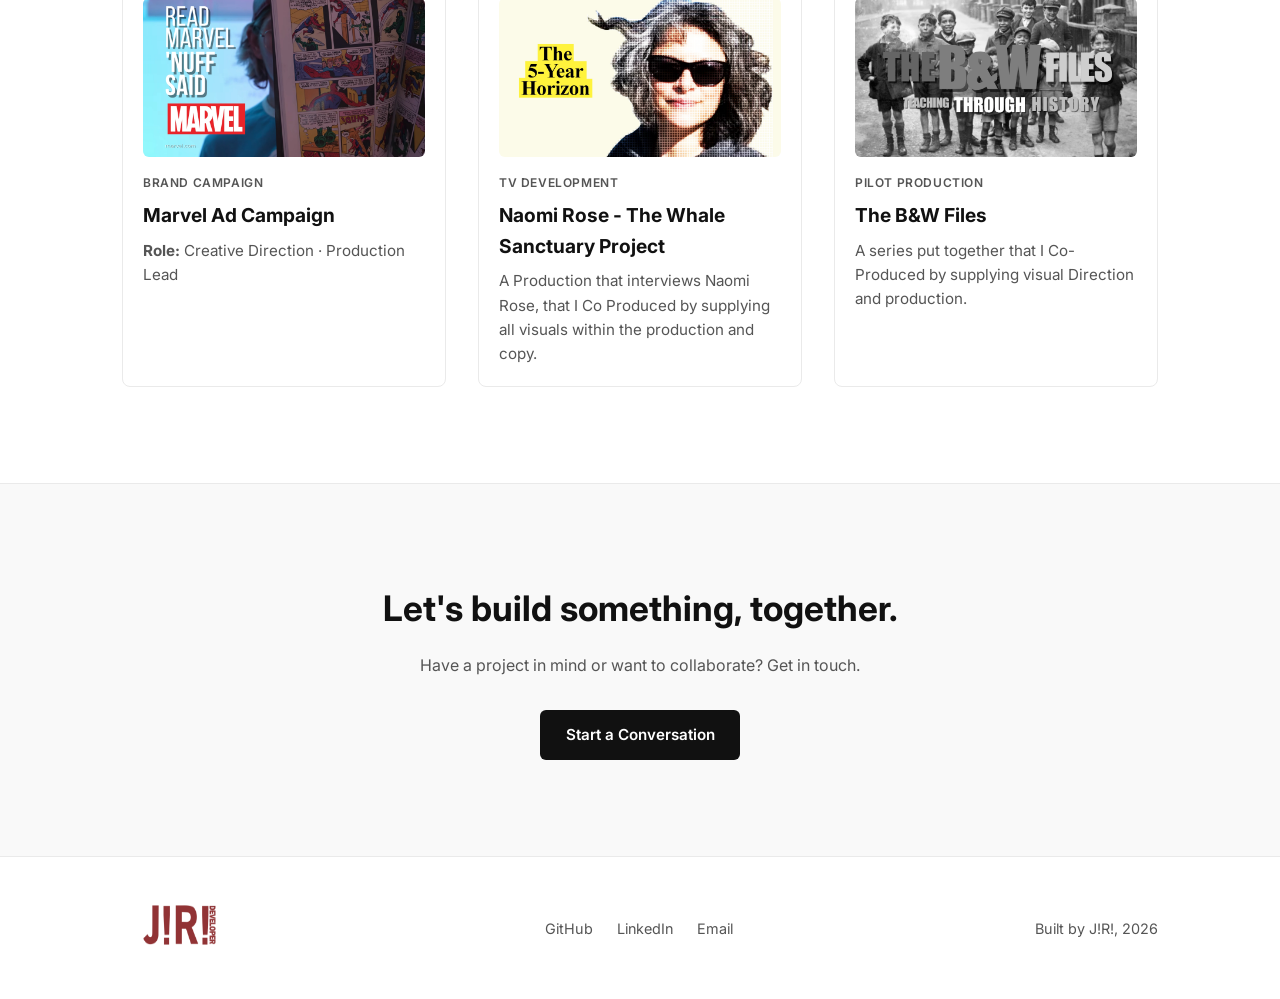
==== commit 120b9d91: "Update index.html" ====
--- a/index.html
+++ b/index.html
@@ -55,6 +55,23 @@
                 <span>GitHub Universe</span>
                 <span>Developer Weekly</span>
                 <span>Open Source Journal</span>
+            </div>
+        </section>
+        <!-- Large Square Presentation Showcase -->
+        <section class="presentation-showcase container">
+            <div class="presentation-card">
+                <div class="presentation-image-wrap">
+                    <!-- Replace with your presentation image filename -->
+                    <img src="1eyetest.webp" alt="Featured Presentation Showcase" width="1000" height="1000">
+                </div>
+                <div class="presentation-content">
+                    <span class="sub-headline">Keynote & Presentation</span>
+                    <h2>Where Craft Meets Scale</h2>
+                    <p>
+                        A deep dive into building modular systems, bridging creative direction with high-performance engineering, and shipping sustainable digital work.
+                    </p>
+                    <a href="work/conversion-of-paul.html" class="btn btn-primary">Explore Presentation &rarr;</a>
+                </div>
             </div>
         </section>
 
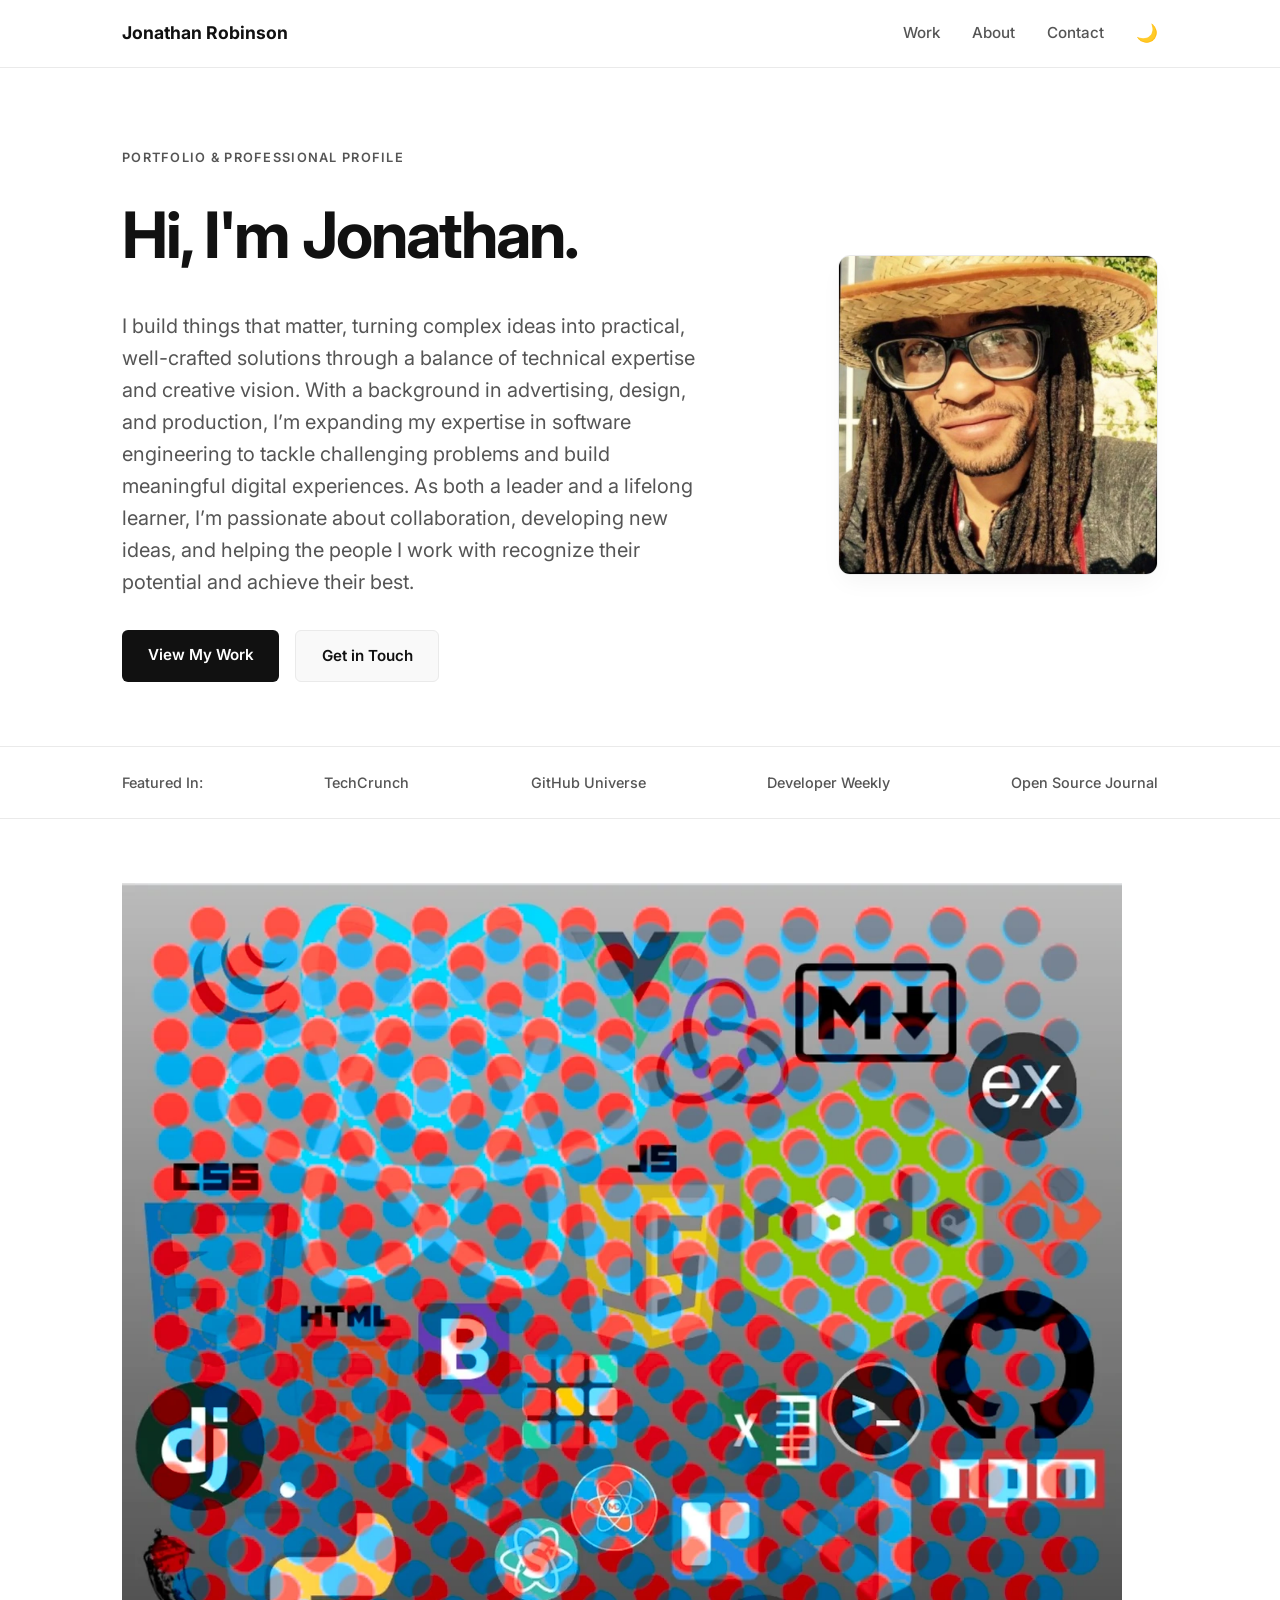
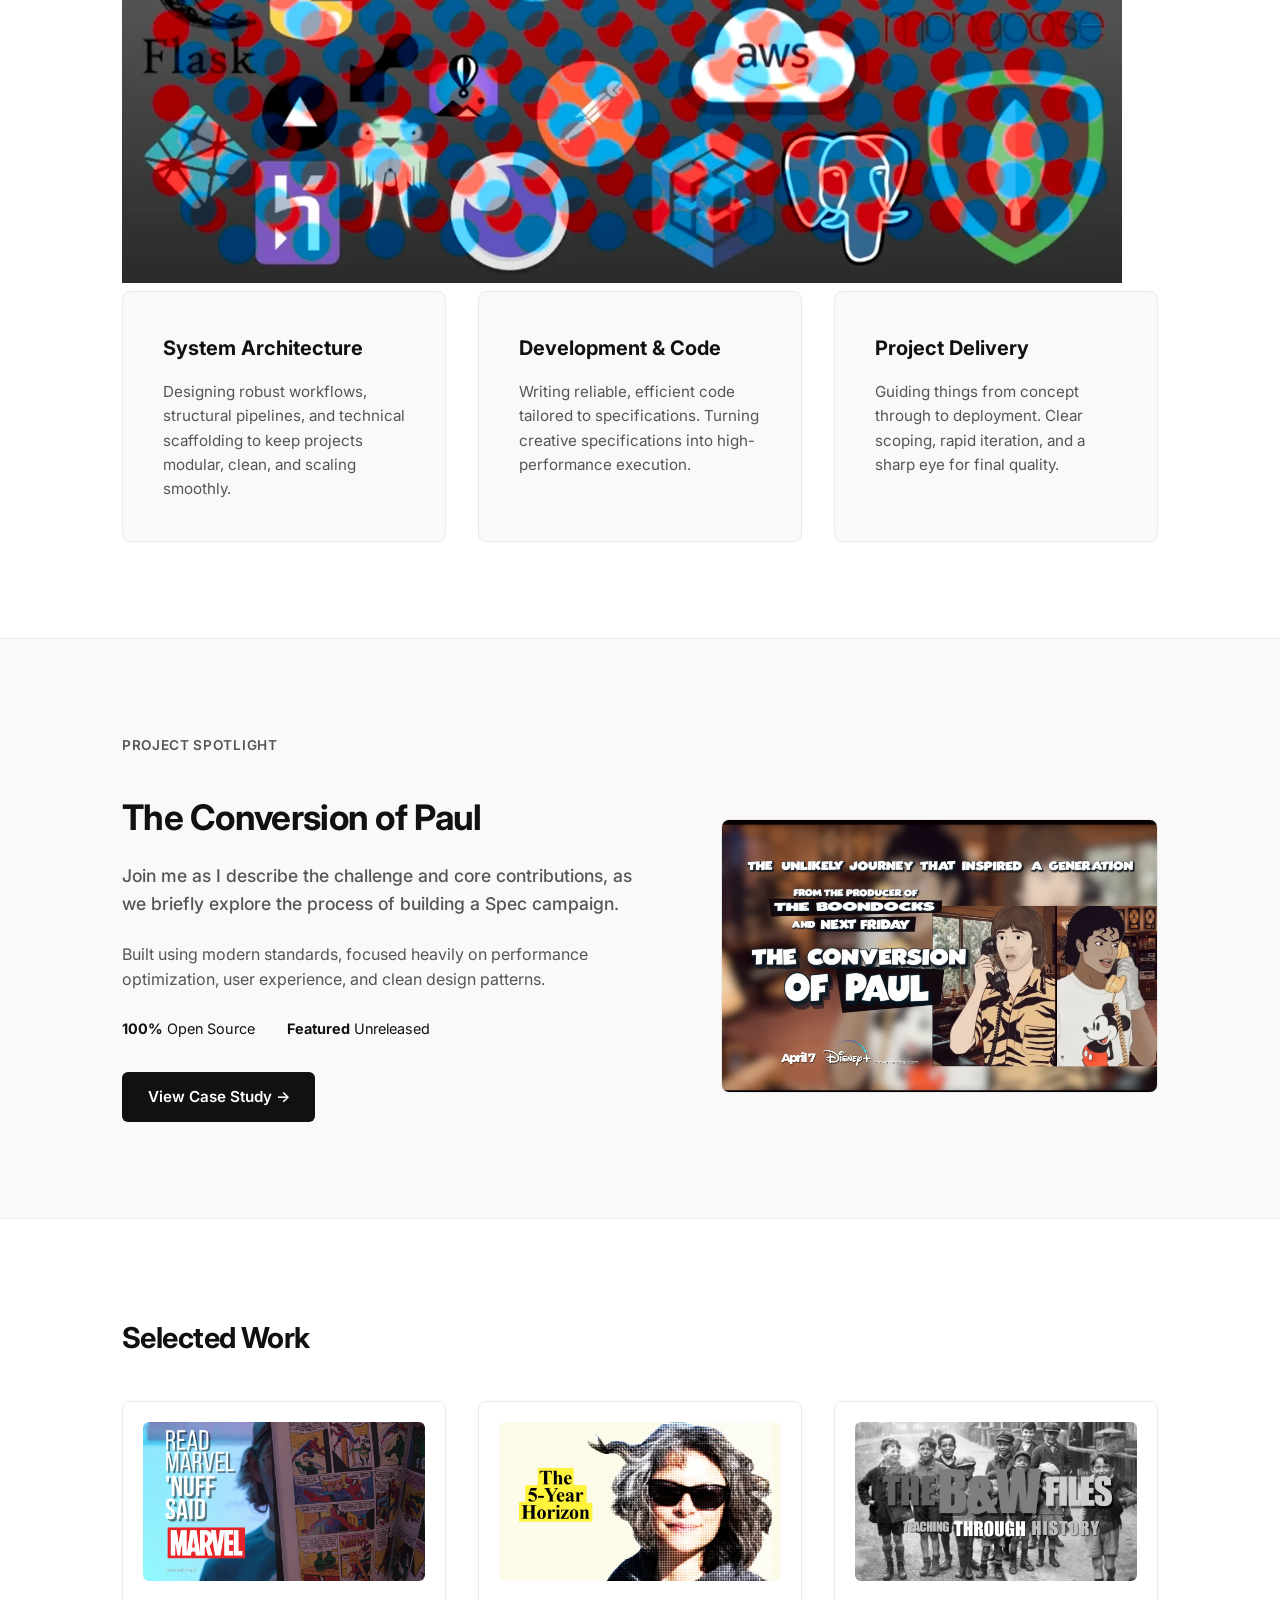
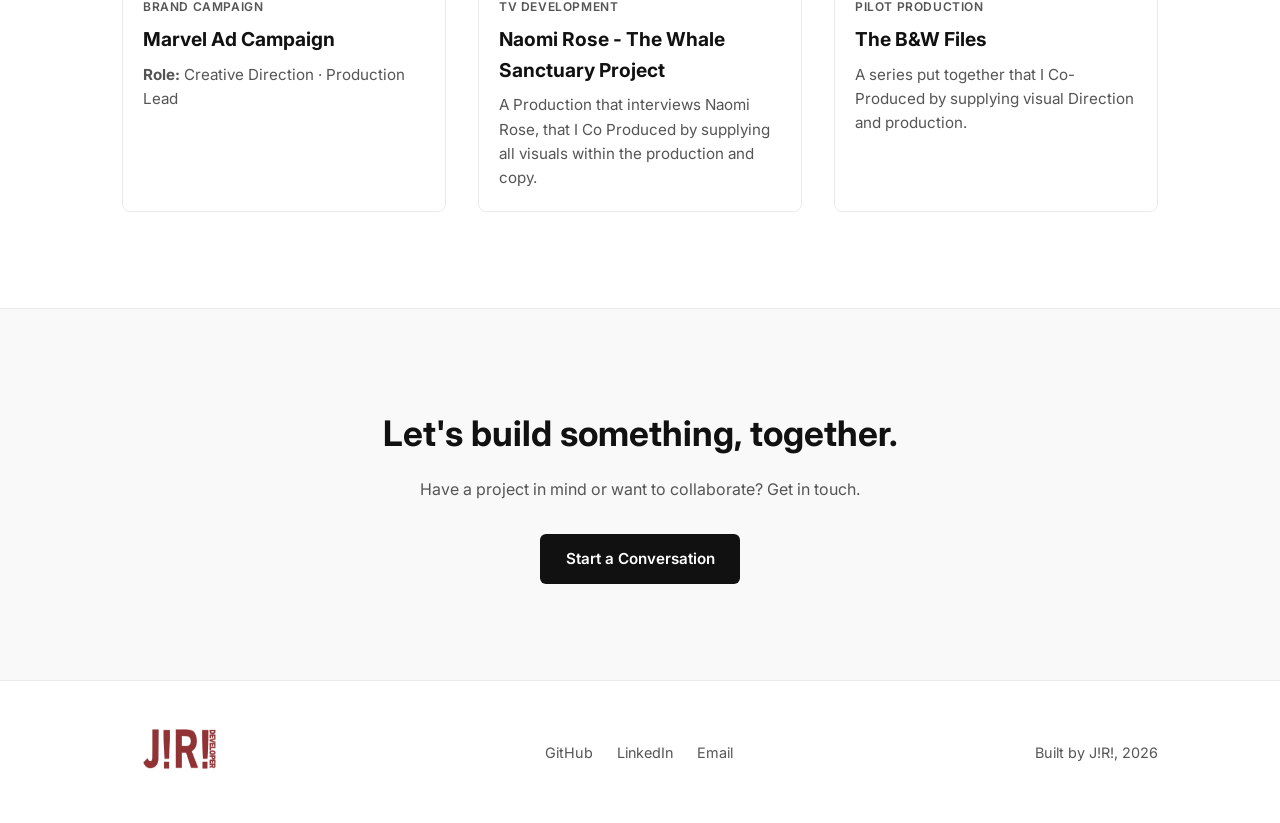
==== commit cda3a95b: "Update index.html" ====
--- a/index.html
+++ b/index.html
@@ -57,20 +57,13 @@
                 <span>Open Source Journal</span>
             </div>
         </section>
-        <!-- Large Square Presentation Showcase -->
+        <!-- Large Square Presentation Showcase (Image Only) -->
         <section class="presentation-showcase container">
             <div class="presentation-card">
-                <div class="presentation-image-wrap">
-                    <!-- Replace with your presentation image filename -->
-                    <img src="1eyetest.webp" alt="Featured Presentation Showcase" width="1000" height="1000">
-                </div>
-                <div class="presentation-content">
-                    <span class="sub-headline">Keynote & Presentation</span>
-                    <h2>Where Craft Meets Scale</h2>
-                    <p>
-                        A deep dive into building modular systems, bridging creative direction with high-performance engineering, and shipping sustainable digital work.
-                    </p>
-                    <a href="work/conversion-of-paul.html" class="btn btn-primary">Explore Presentation &rarr;</a>
+                <div class="presentation-image-full">
+                    <a href="work/conversion-of-paul.html" title="View Presentation">
+                        <img src="1eyetest.webp" alt="Coding Presentation Showcase" width="1000" height="1000">
+                    </a>
                 </div>
             </div>
         </section>
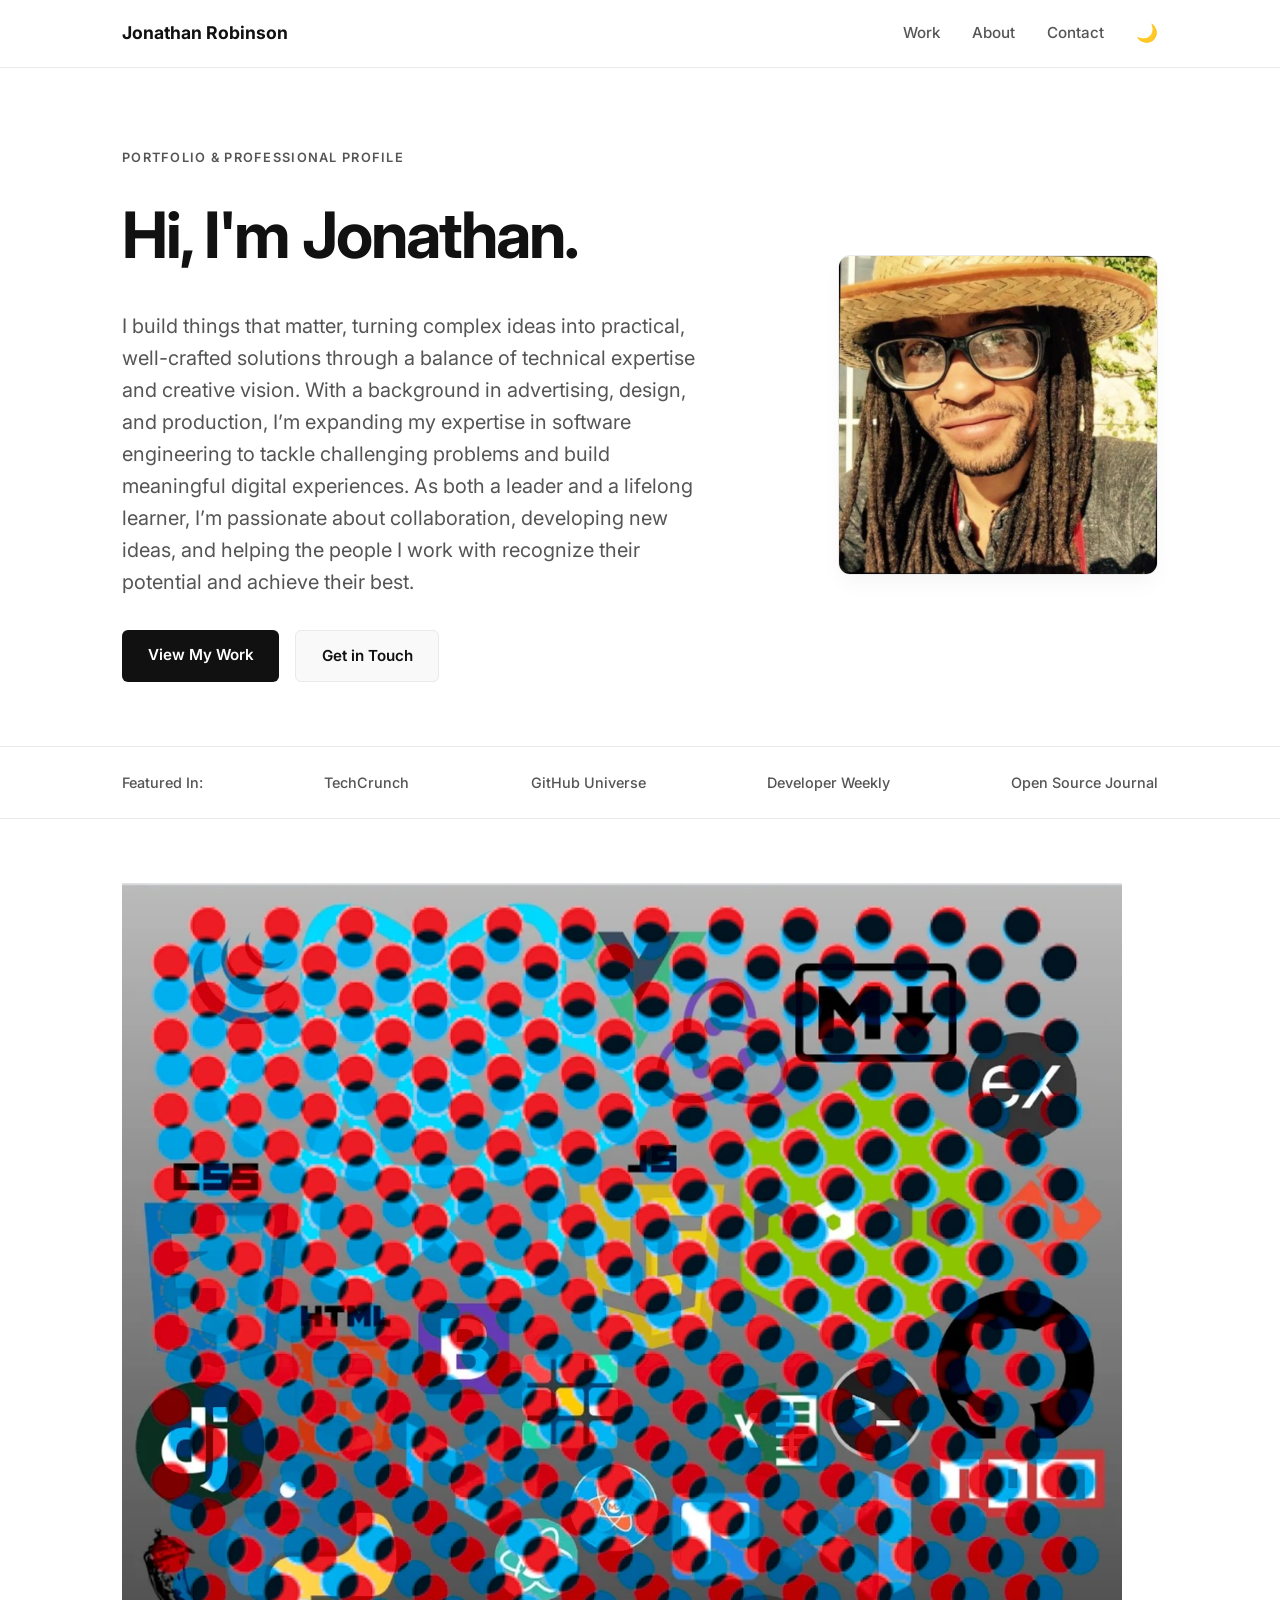
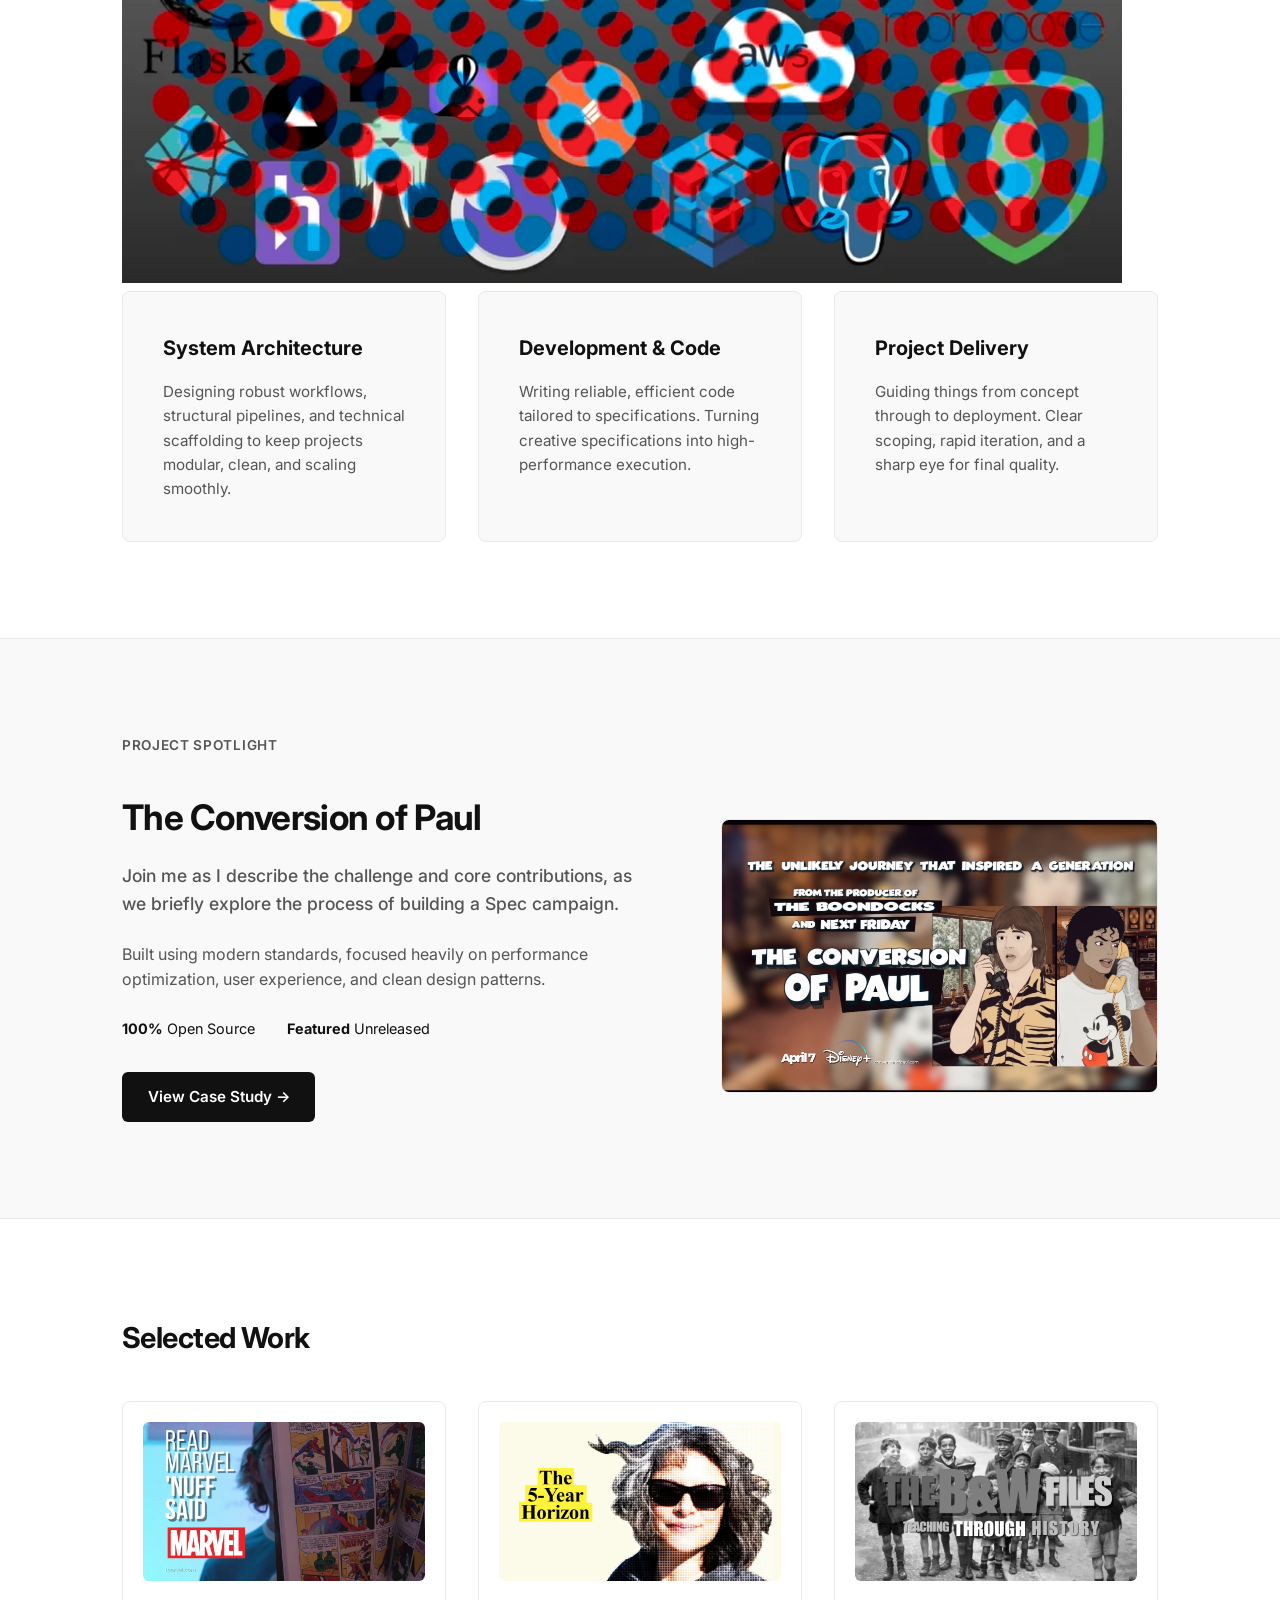
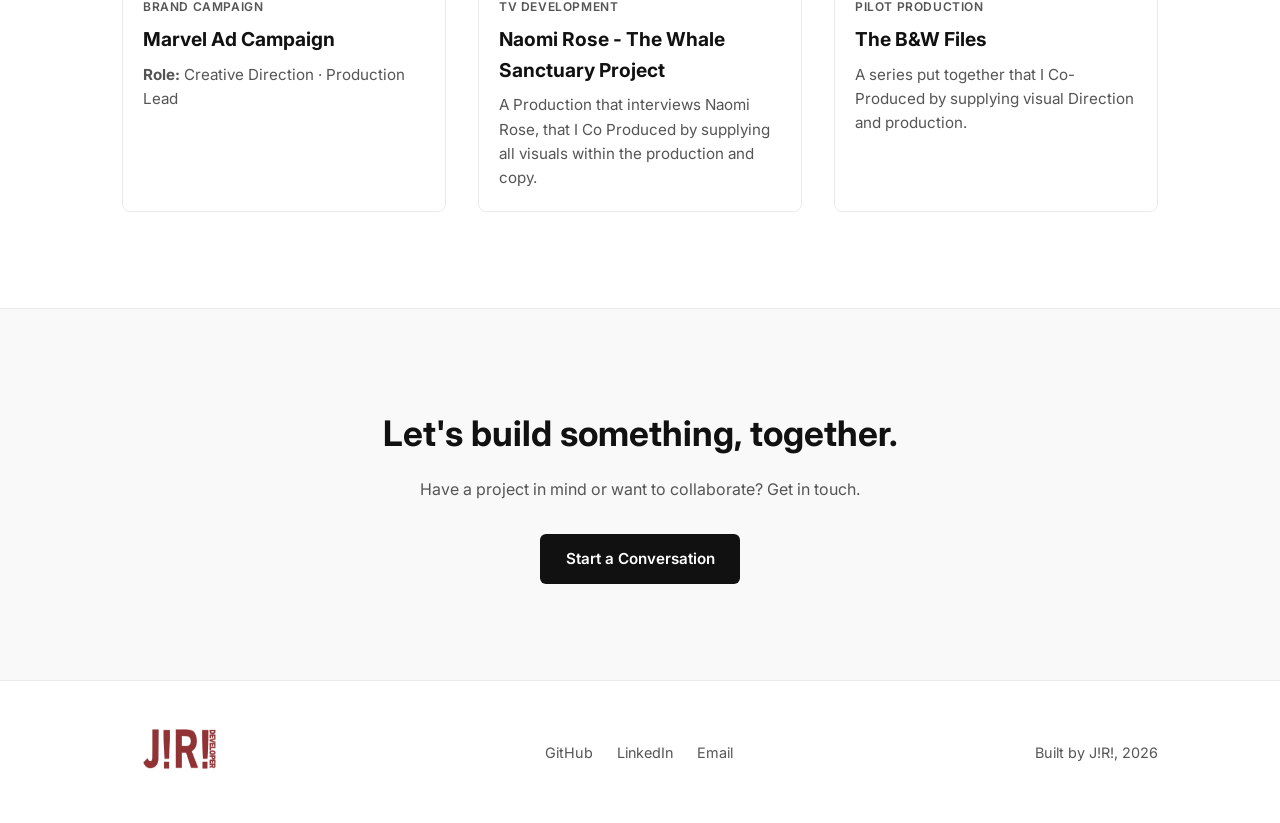
==== commit ec1b1957: "Update index.html" ====
--- a/index.html
+++ b/index.html
@@ -62,7 +62,7 @@
             <div class="presentation-card">
                 <div class="presentation-image-full">
                     <a href="work/conversion-of-paul.html" title="View Presentation">
-                        <img src="1eyetest.webp" alt="Coding Presentation Showcase" width="1000" height="1000">
+                        <img src="1eyetest2.webp" alt="Coding Presentation Showcase" width="1000" height="1000">
                     </a>
                 </div>
             </div>
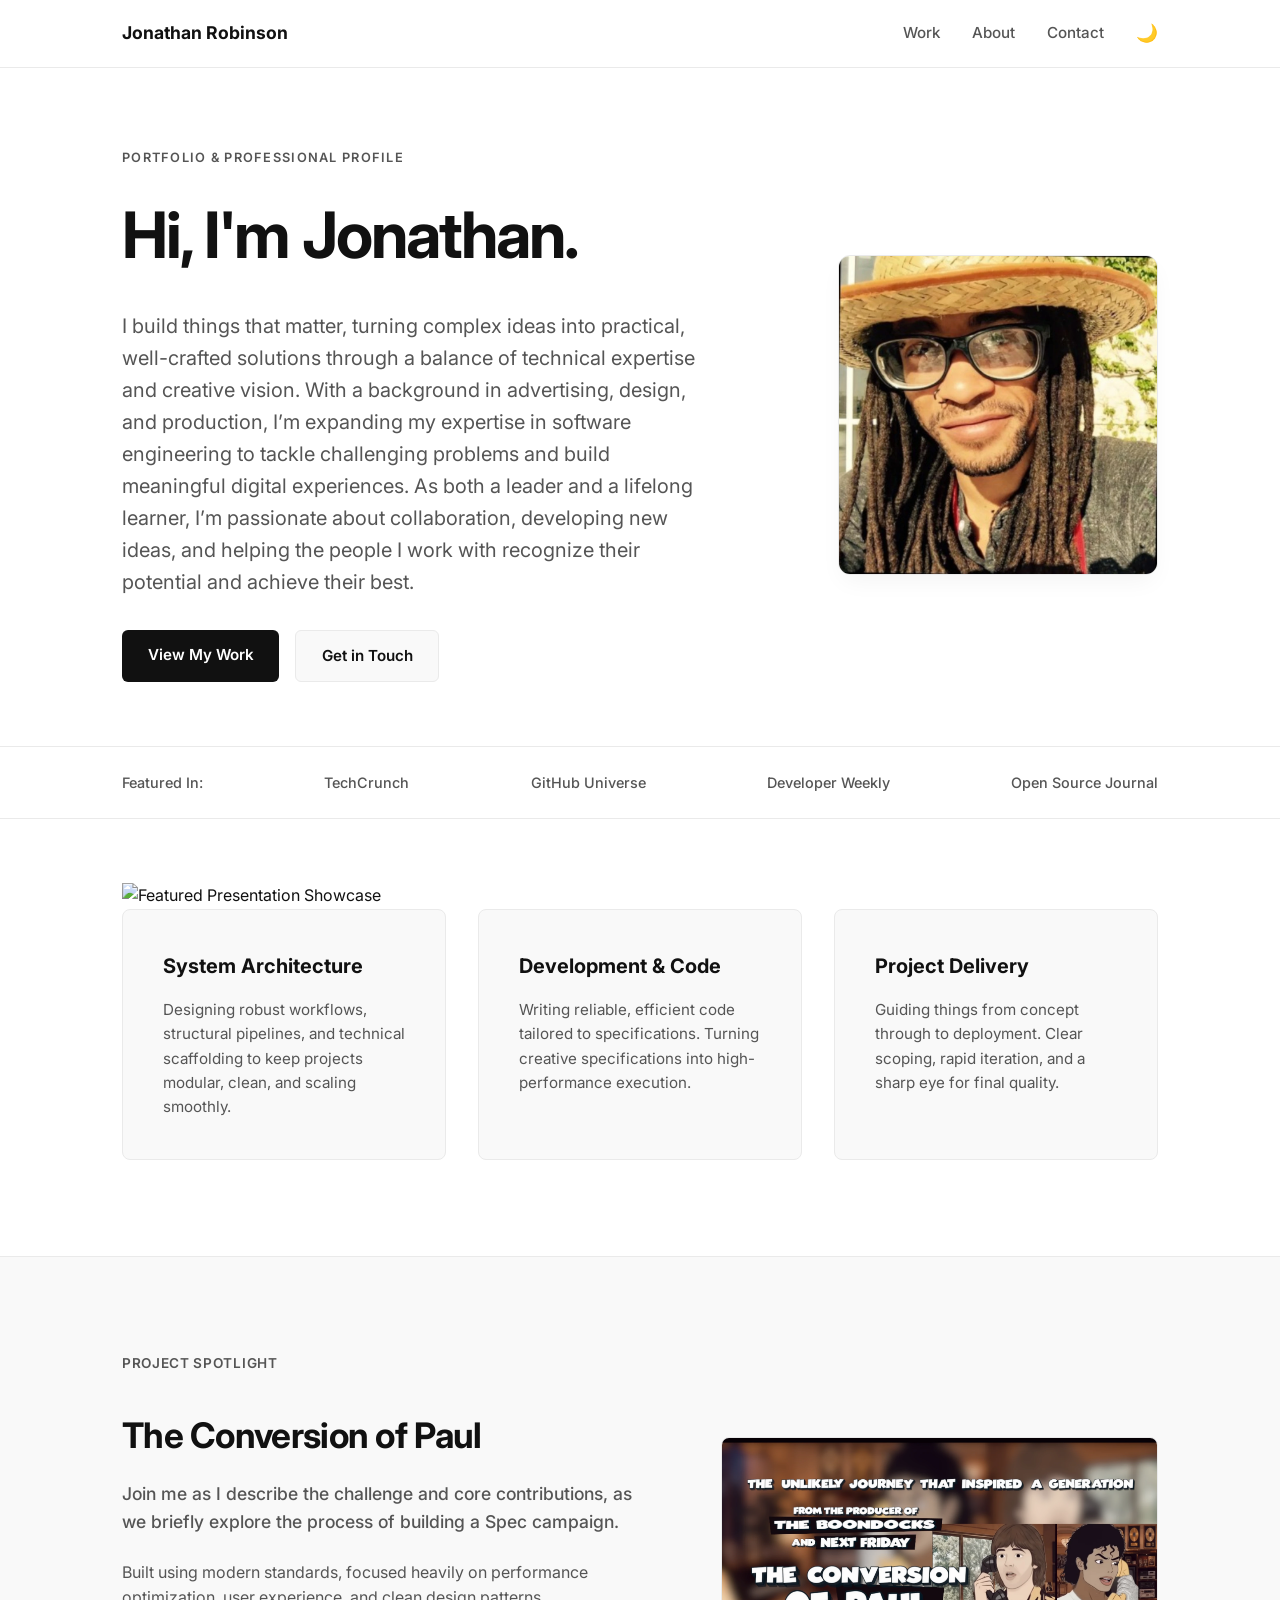
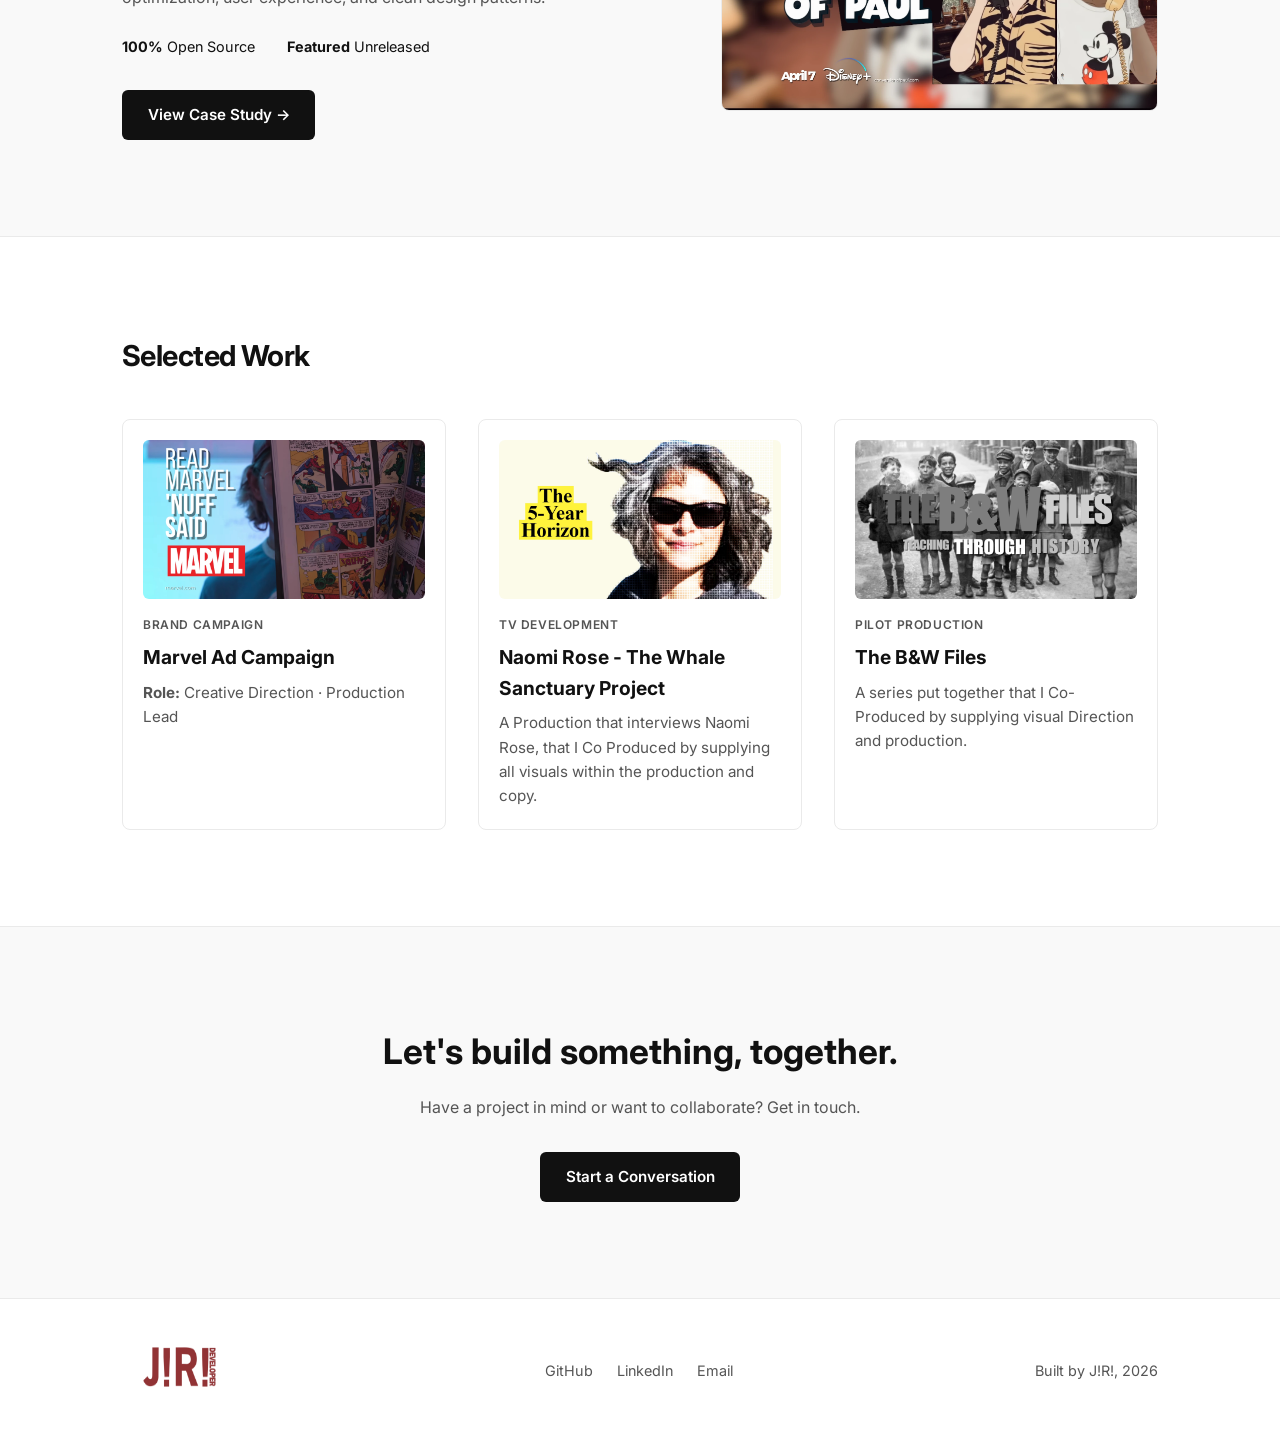
==== commit c3ba2895: "Update index.html" ====
--- a/index.html
+++ b/index.html
@@ -61,9 +61,7 @@
         <section class="presentation-showcase container">
             <div class="presentation-card">
                 <div class="presentation-image-full">
-                    <a href="work/conversion-of-paul.html" title="View Presentation">
-                        <img src="1eyetest2.webp" alt="Coding Presentation Showcase" width="1000" height="1000">
-                    </a>
+                    <img src="presentation-hero.webp" alt="Featured Presentation Showcase" width="1000" height="1000">
                 </div>
             </div>
         </section>
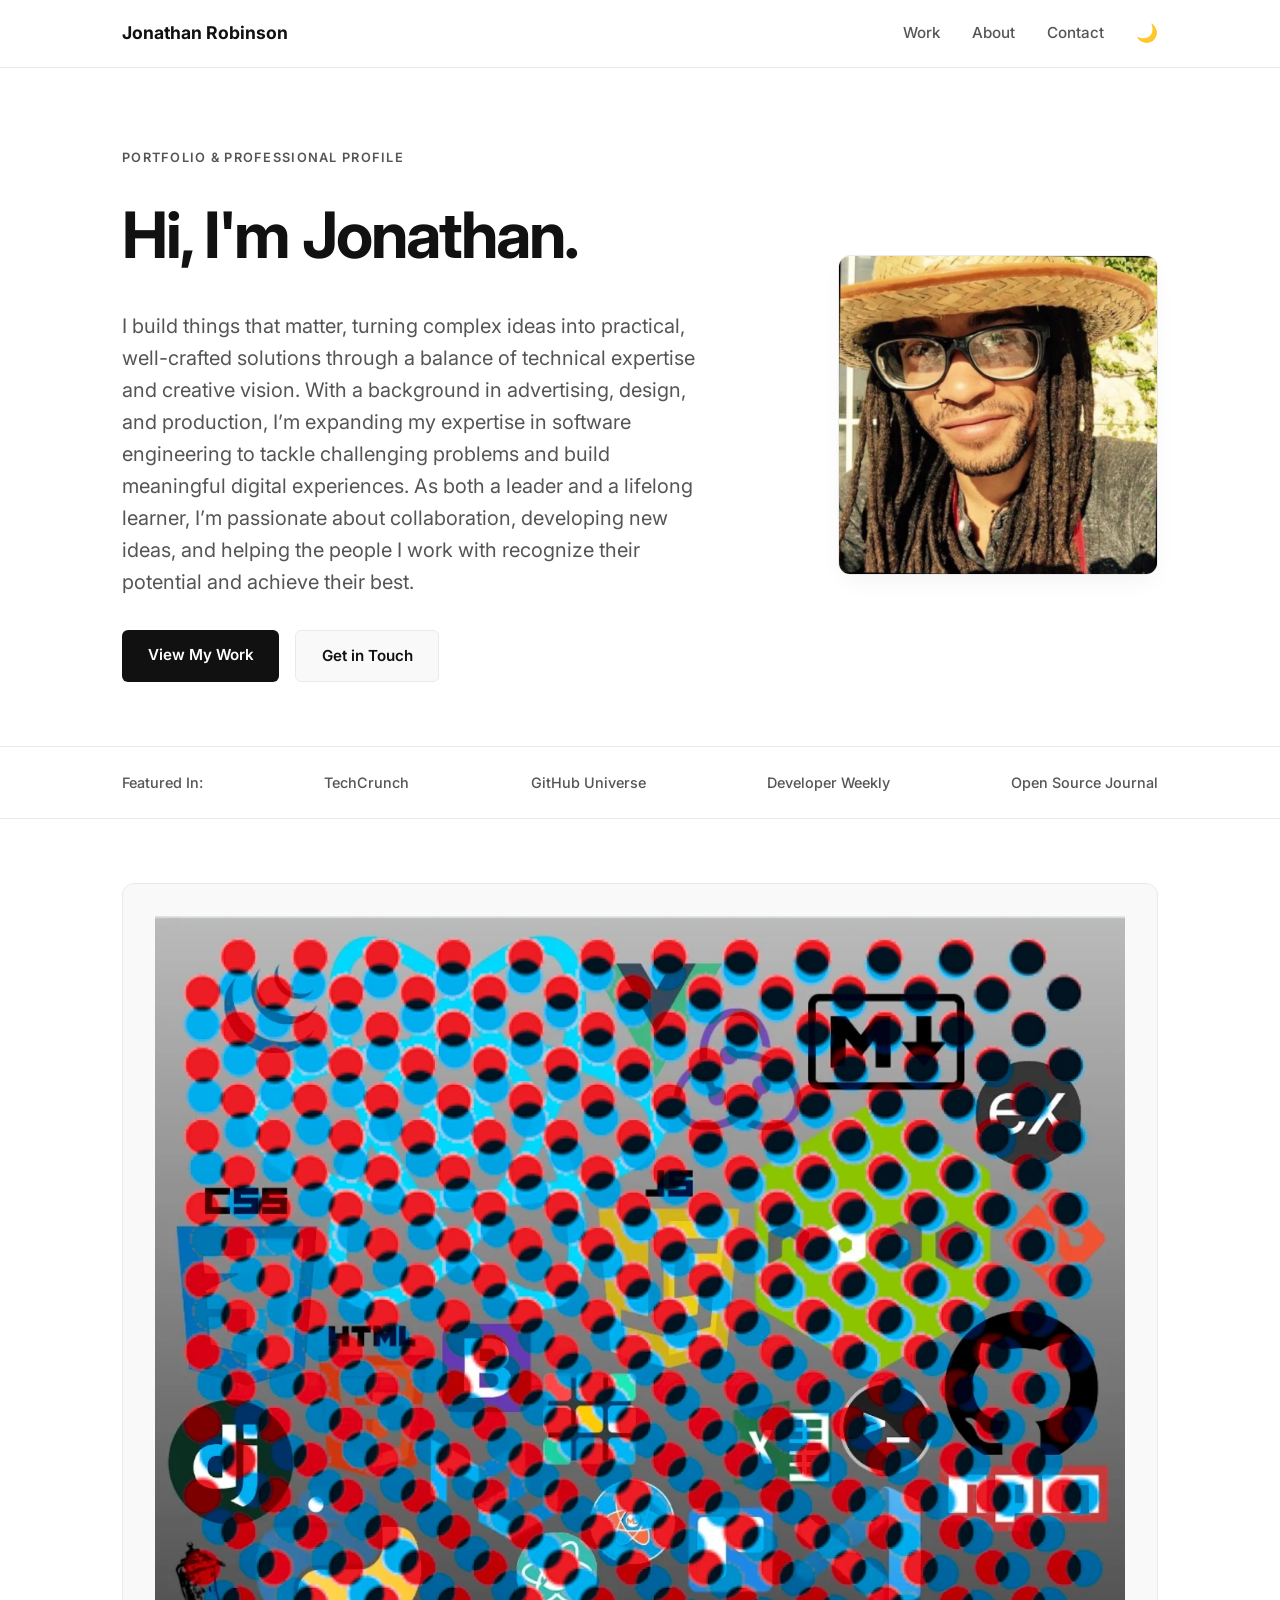
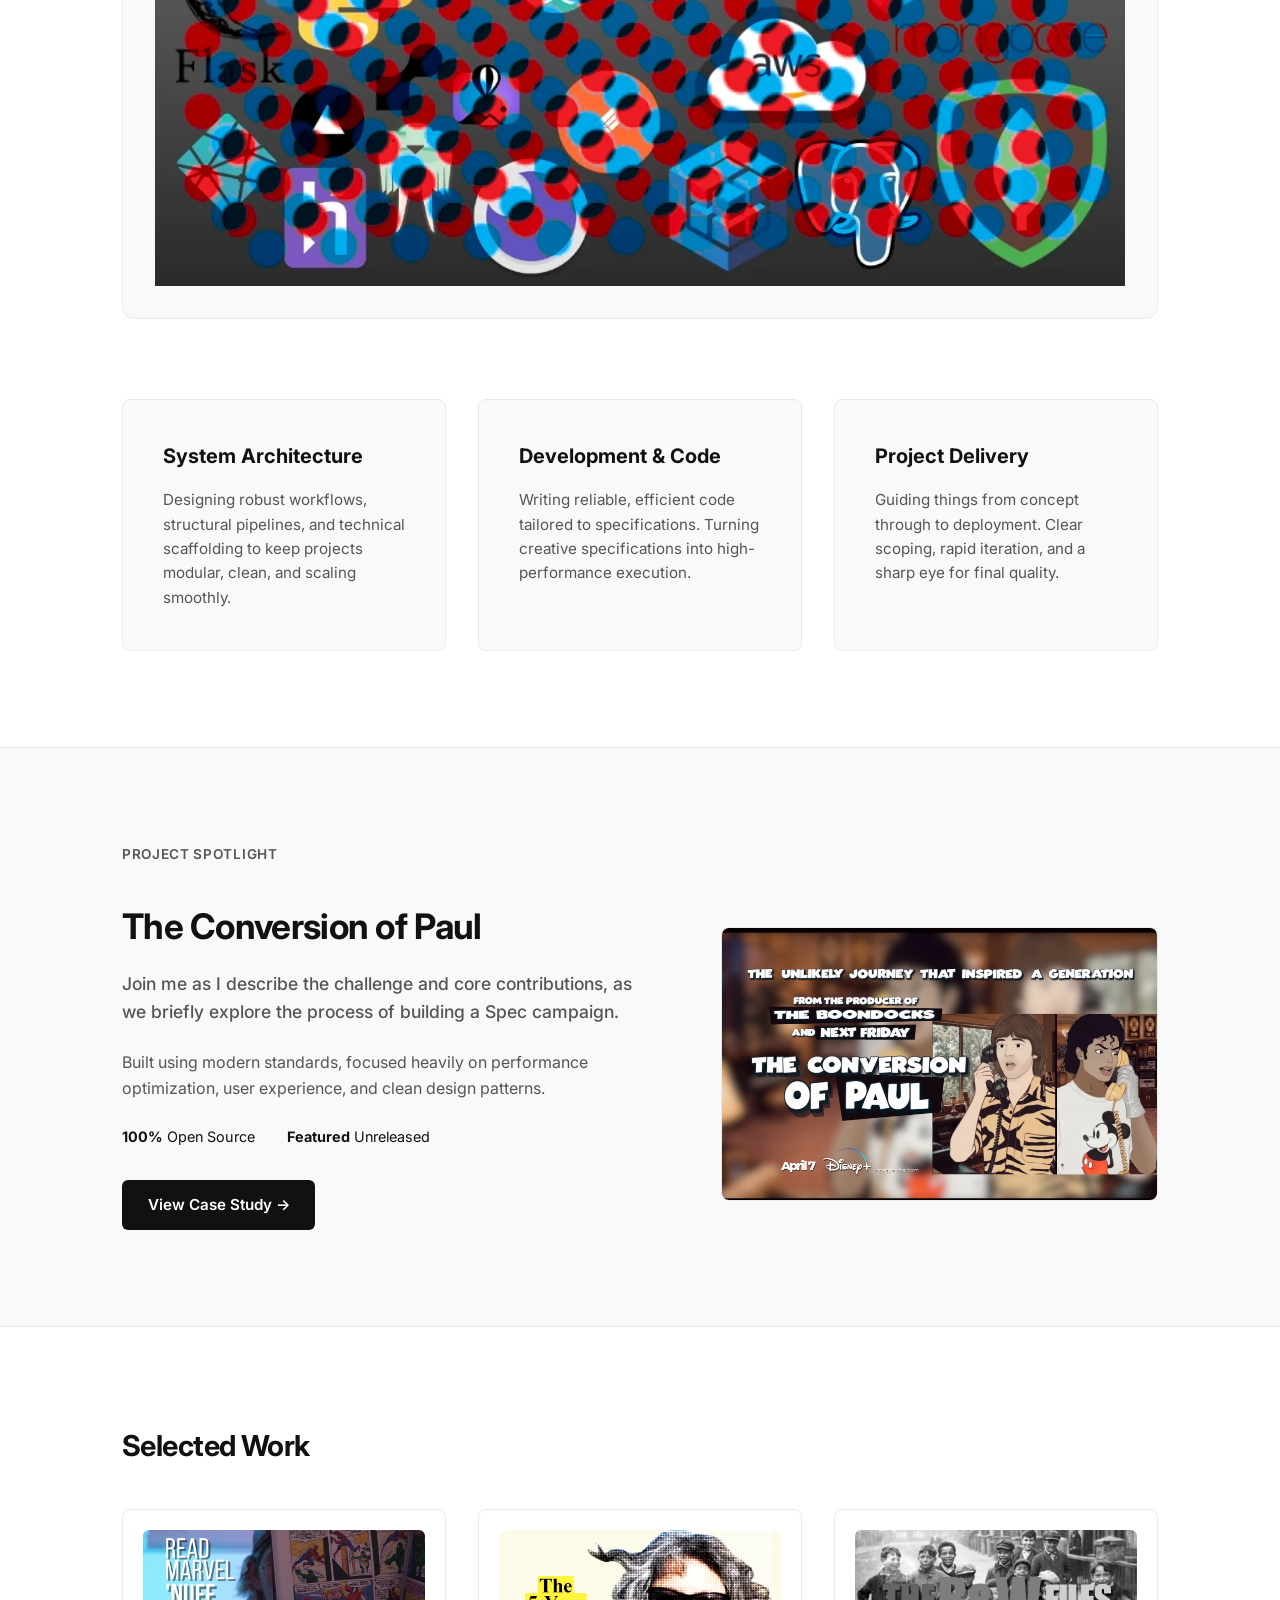
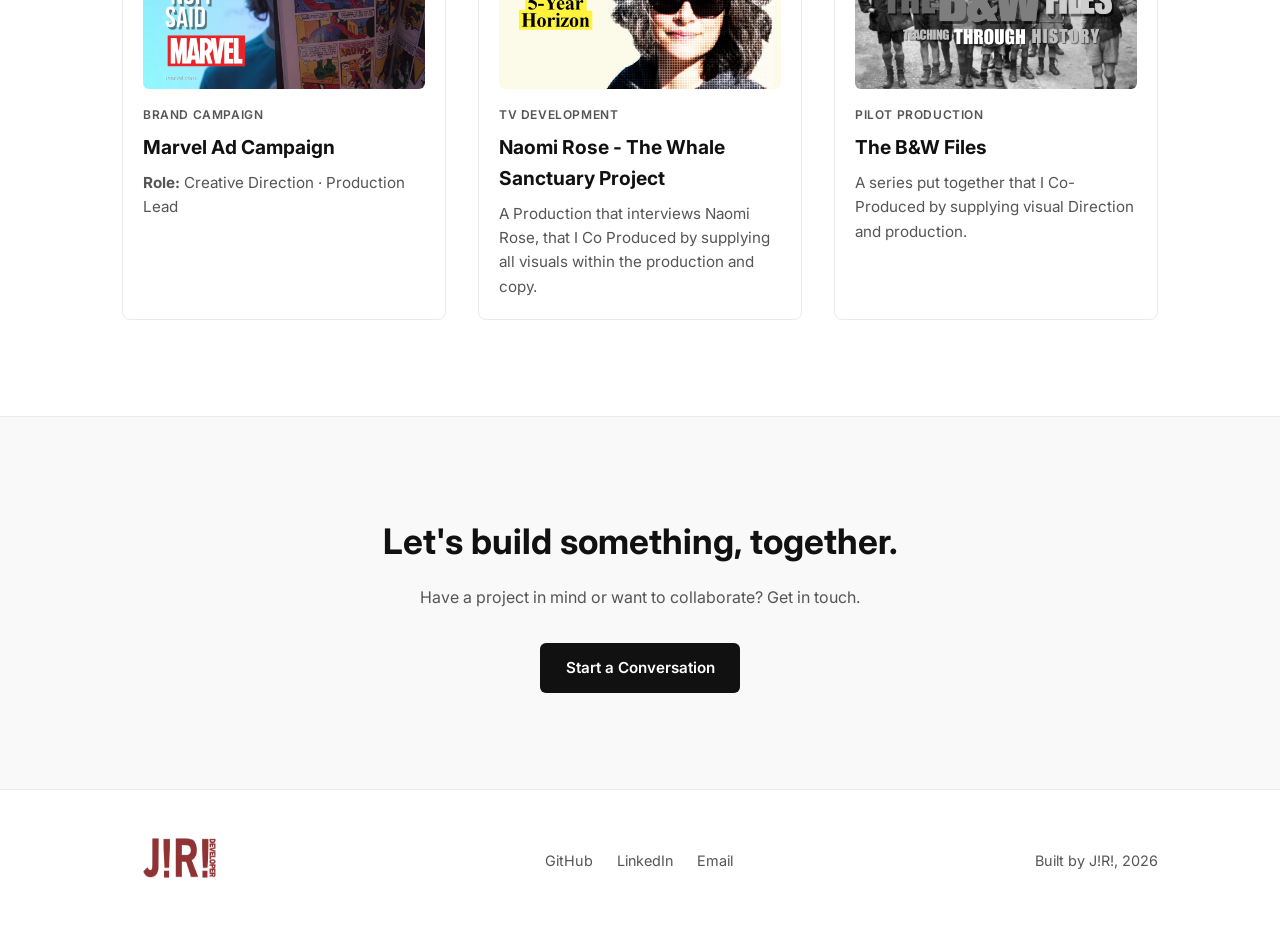
==== commit 96d8e69c: "Update index.html" ====
--- a/index.html
+++ b/index.html
@@ -61,7 +61,7 @@
         <section class="presentation-showcase container">
             <div class="presentation-card">
                 <div class="presentation-image-full">
-                    <img src="presentation-hero.webp" alt="Featured Presentation Showcase" width="1000" height="1000">
+                    <img src="1eyetest2.webp" alt="Featured Presentation Showcase" width="1000" height="1000">
                 </div>
             </div>
         </section>
--- a/style.css
+++ b/style.css
@@ -896,3 +896,43 @@
         gap: 2rem;
     }
 }
+/* Large Square Presentation Showcase (Image Only) */
+.presentation-showcase {
+    margin-bottom: 5rem;
+}
+
+.presentation-card {
+    background: var(--card-bg);
+    border: 1px solid var(--border-color);
+    border-radius: 12px;
+    overflow: hidden;
+    padding: 2rem;
+}
+
+.presentation-image-full a {
+    display: block;
+    overflow: hidden;
+    border-radius: 8px;
+    transition: transform 0.2s ease, opacity 0.2s ease;
+}
+
+.presentation-image-full a:hover {
+    opacity: 0.95;
+    transform: scale(1.01);
+}
+
+.presentation-image-full img {
+    width: 100%;
+    height: auto;
+    aspect-ratio: 1 / 1; /* Forces a perfect large square presentation block */
+    object-fit: cover;
+    display: block;
+}
+
+/* Mobile Responsiveness */
+@media (max-width: 768px) {
+    .presentation-card {
+        padding: 1rem;
+    }
+}
+
